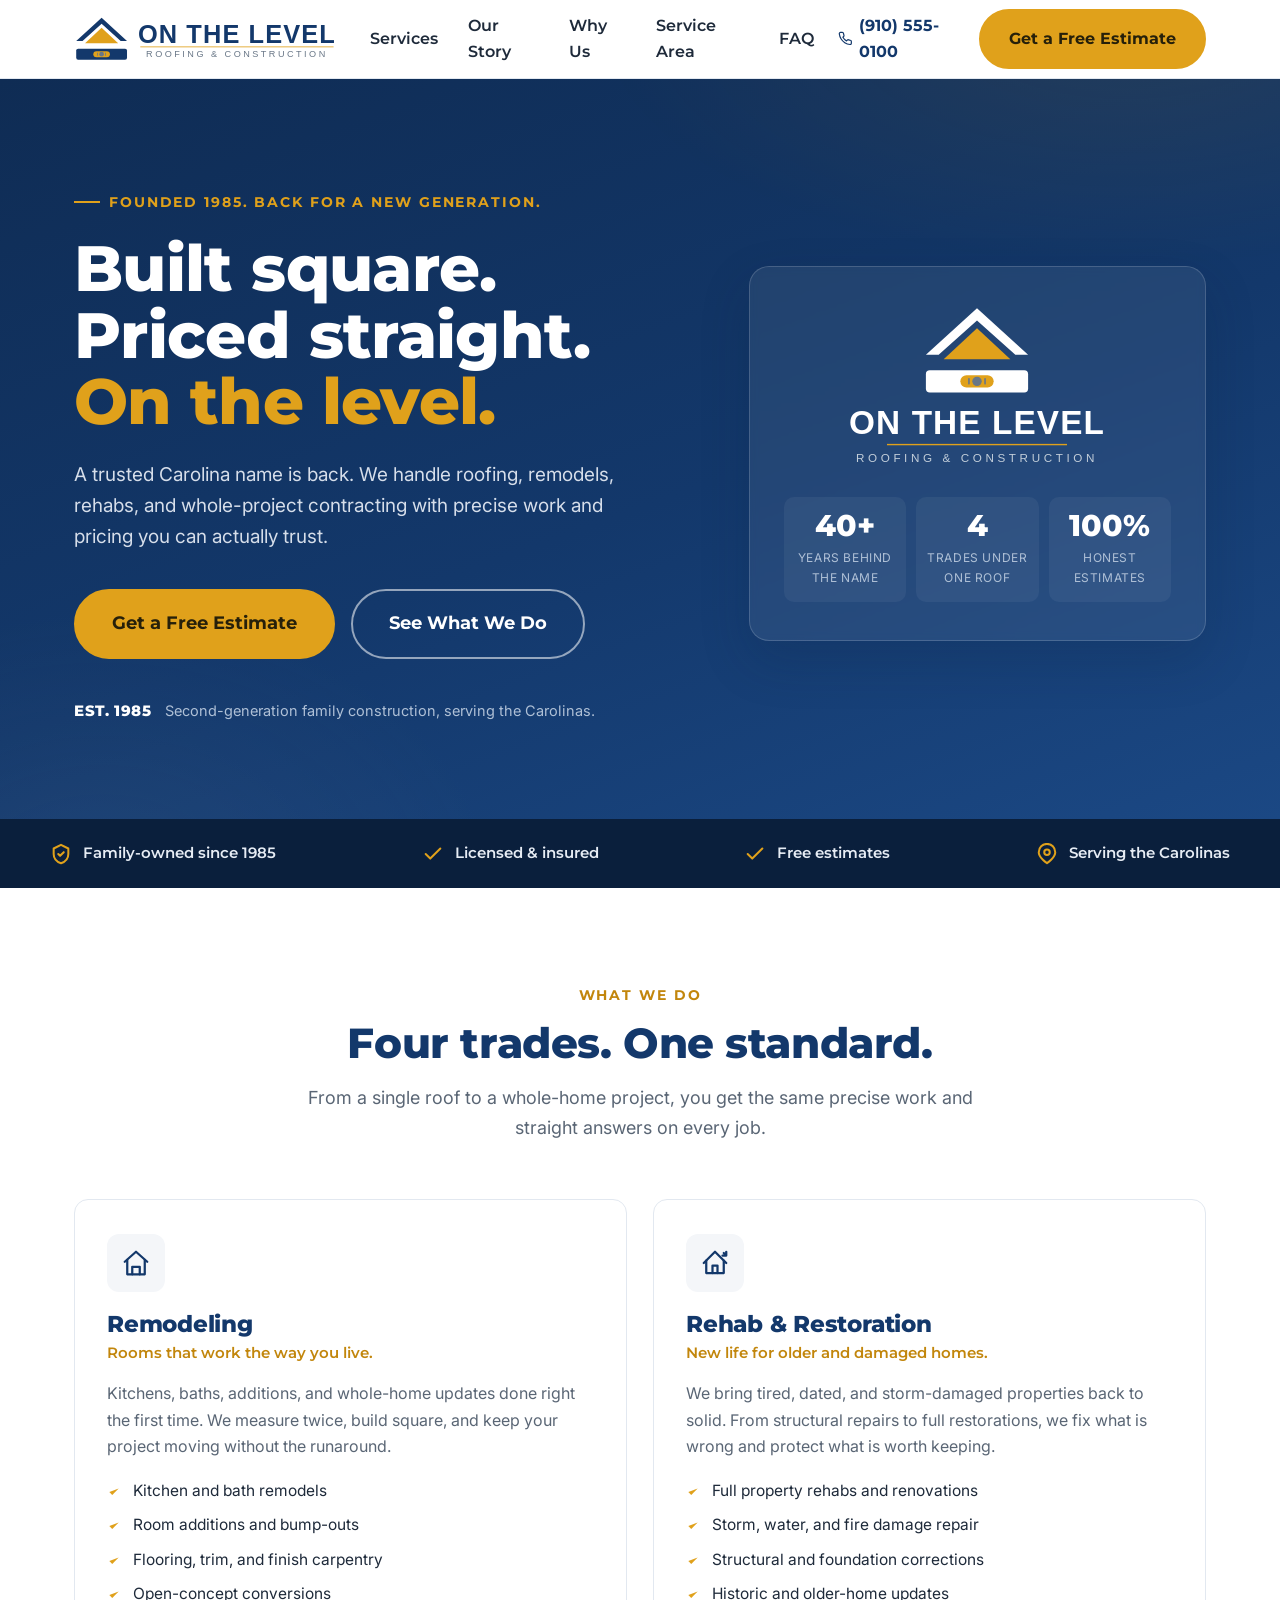
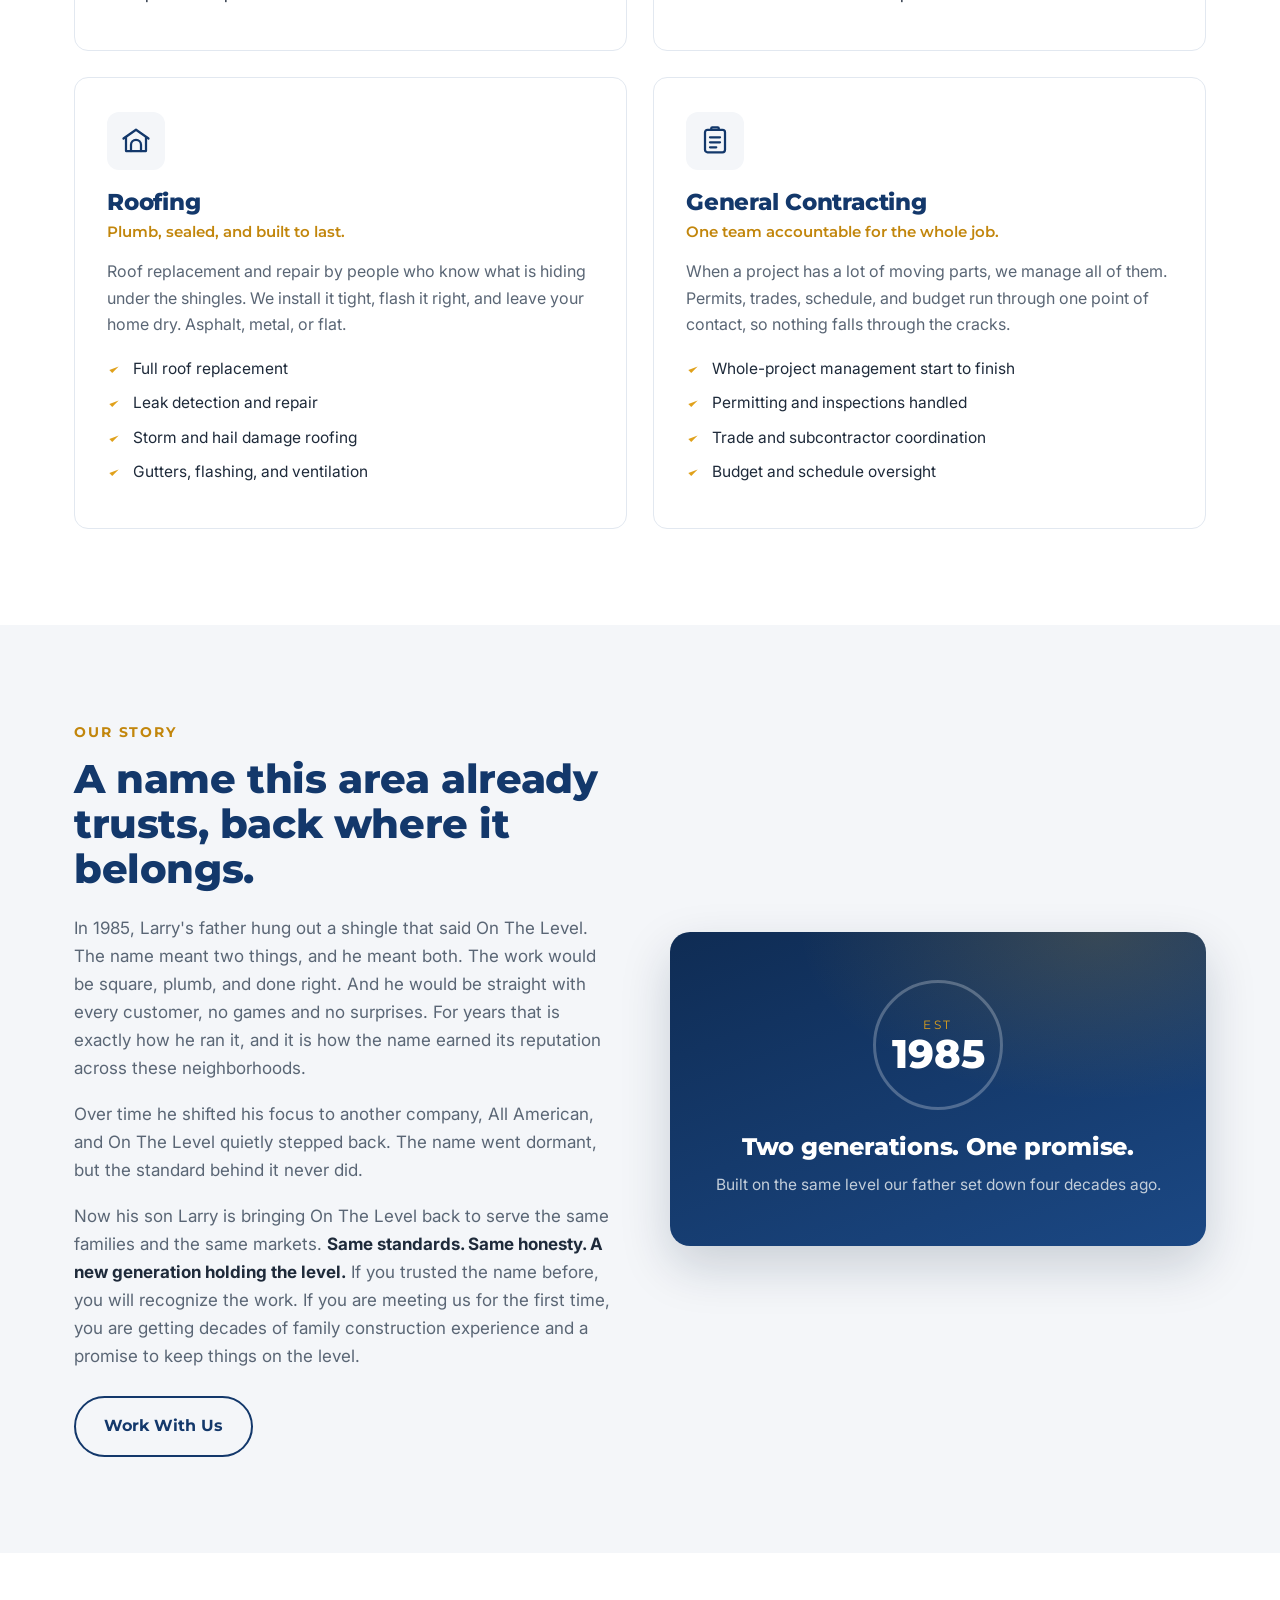
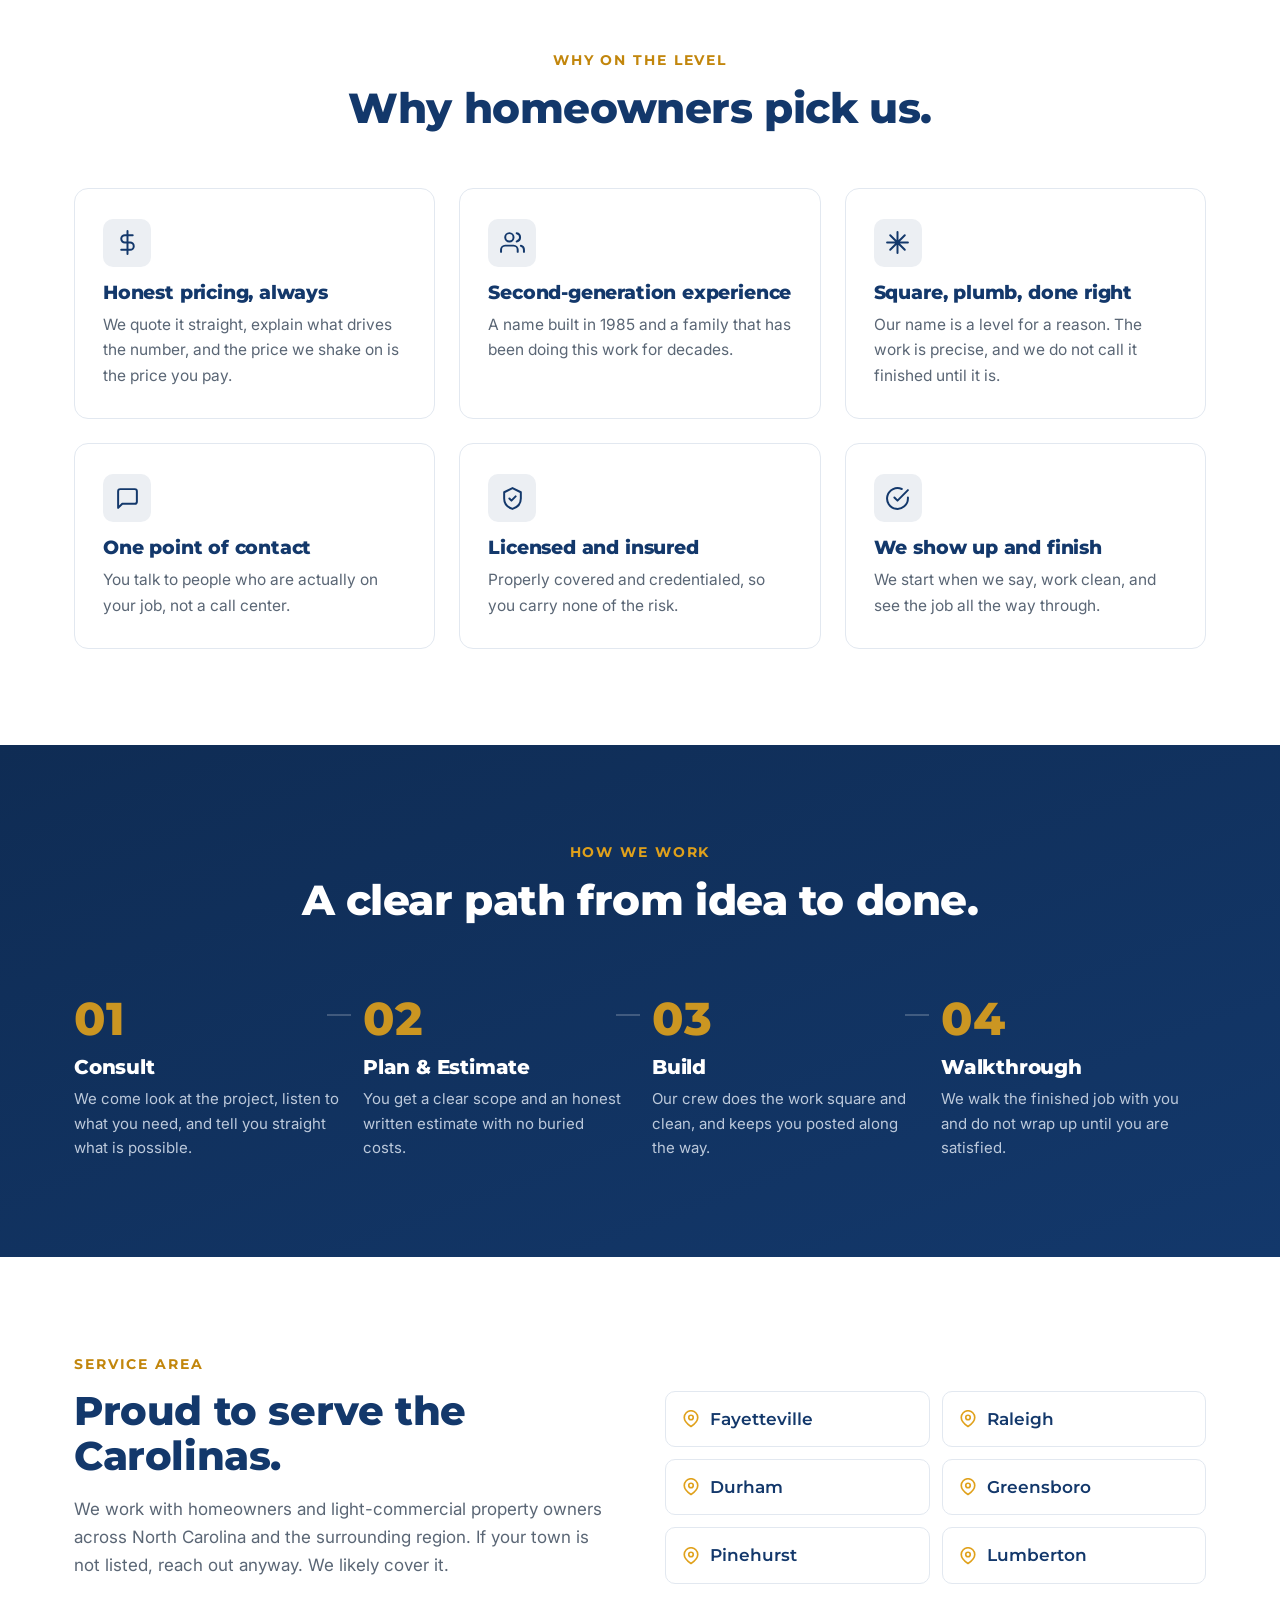
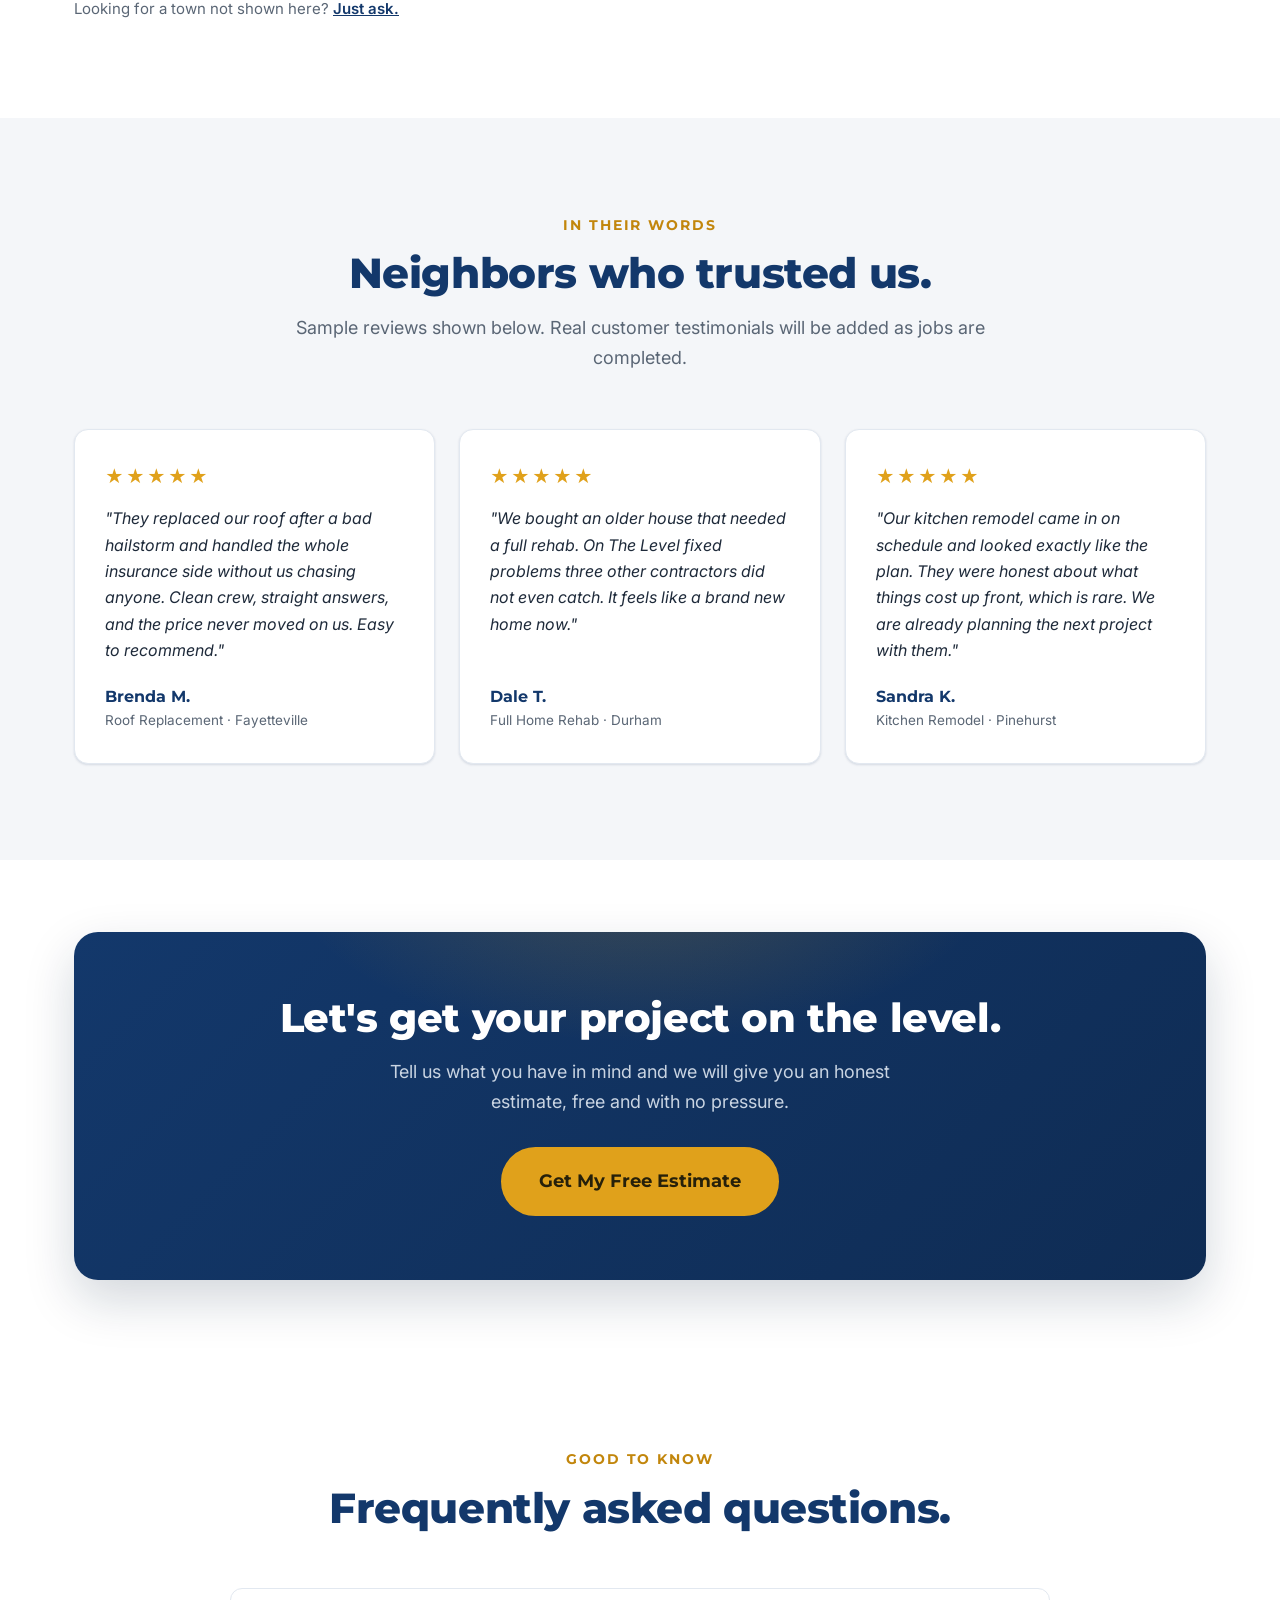
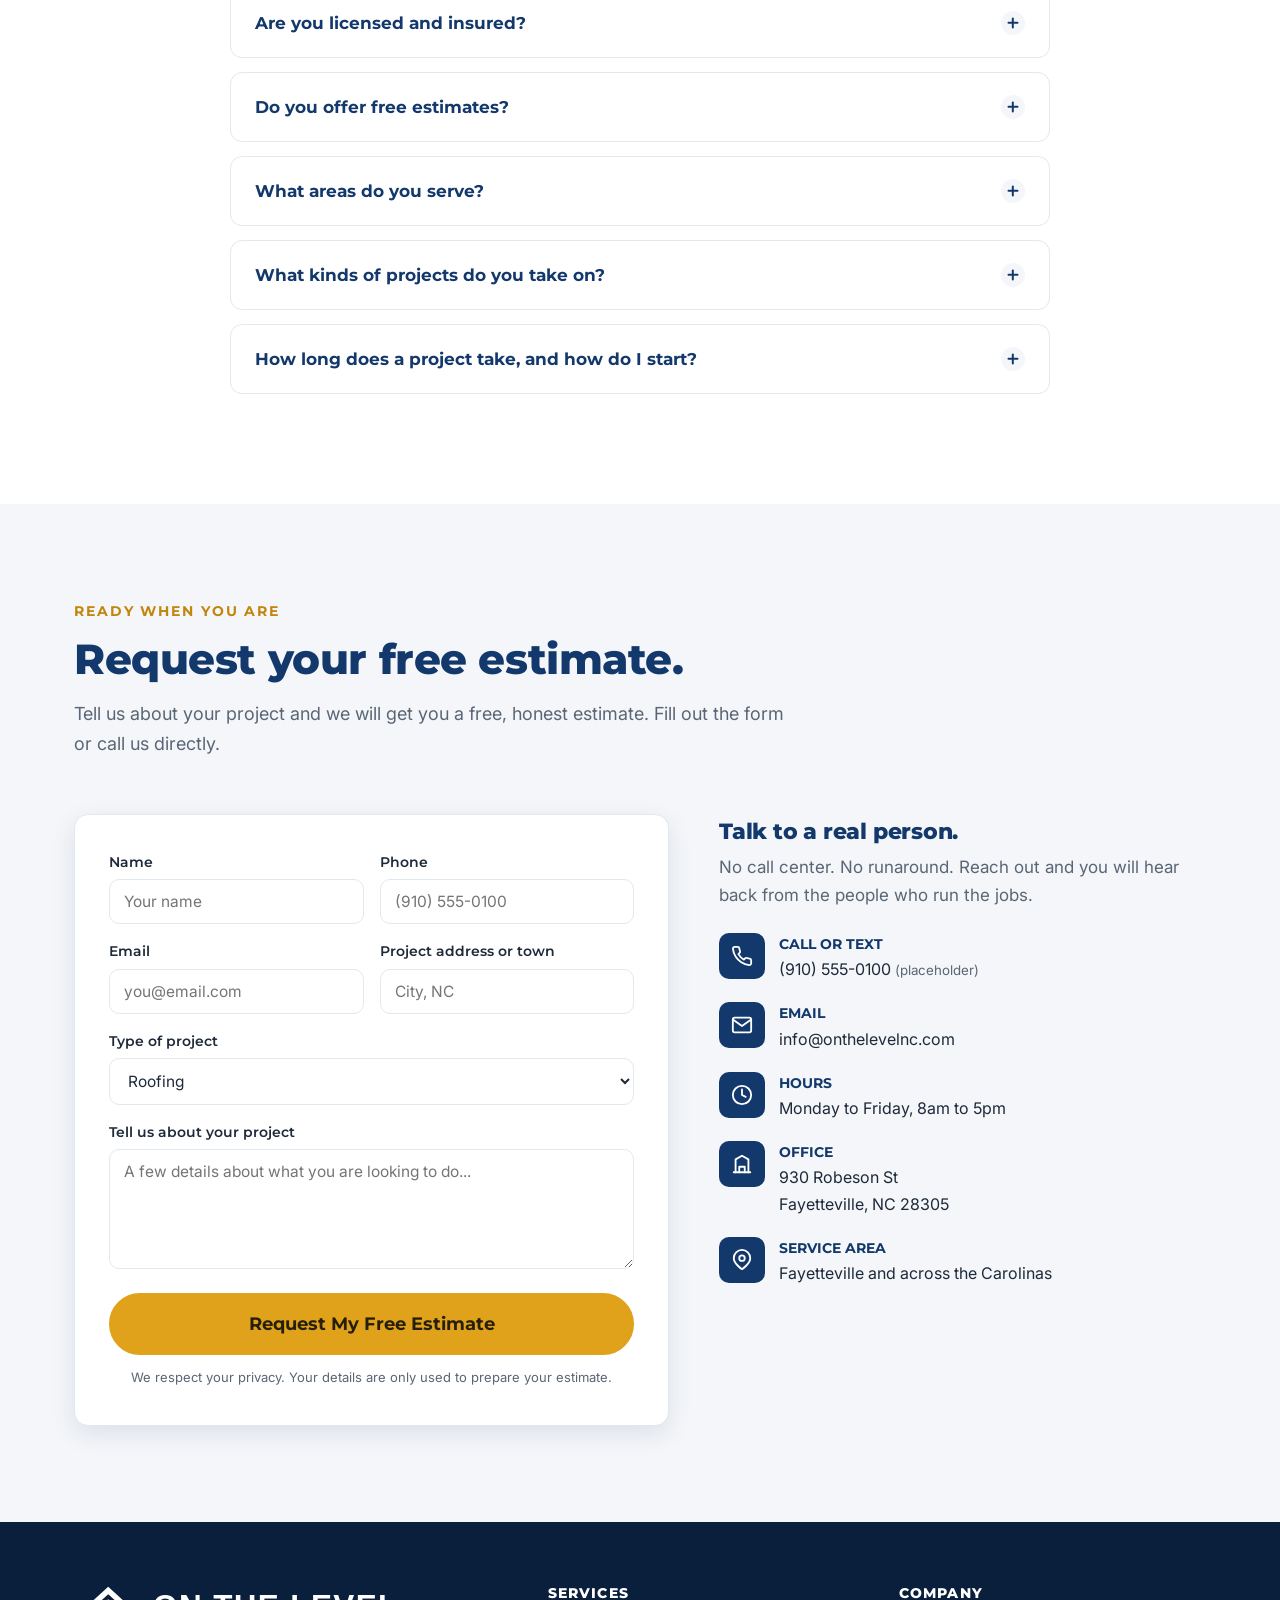
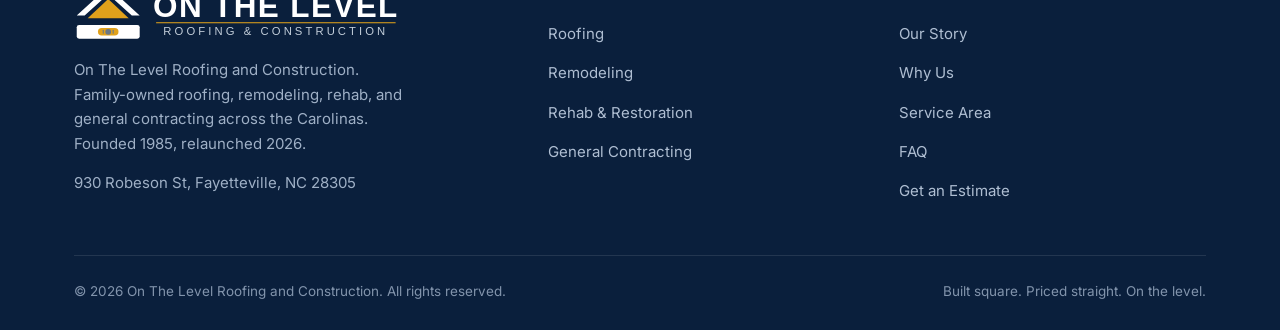
==== index.html @ 0e4ad3b0 "Initial site: On The Level Roofing and Construction One-page marketing site, logo variant set (SVG +" ====
<!DOCTYPE html>
<html lang="en">
<head>
<meta charset="UTF-8">
<meta name="viewport" content="width=device-width, initial-scale=1.0">
<title>On The Level Roofing &amp; Construction | Carolinas</title>
<meta name="description" content="Family-owned roofing, remodeling, rehab, and general contracting in the Carolinas. Founded 1985, back for a new generation. Honest work, free estimates.">
<meta name="theme-color" content="#13386B">
<link rel="icon" type="image/svg+xml" href="assets/favicon.svg">
<!-- Open Graph -->
<meta property="og:title" content="On The Level Roofing &amp; Construction">
<meta property="og:description" content="Roofing, remodeling, rehab, and general contracting across the Carolinas. Founded 1985, back for a new generation.">
<meta property="og:type" content="website">
<link rel="preconnect" href="https://fonts.googleapis.com">
<link rel="preconnect" href="https://fonts.gstatic.com" crossorigin>
<link href="https://fonts.googleapis.com/css2?family=Montserrat:wght@600;700;800&family=Inter:wght@400;500;600&display=swap" rel="stylesheet">
<link rel="canonical" href="https://onthelevelnc.com/">
<link rel="stylesheet" href="css/styles.css">
<script type="application/ld+json">
{
  "@context": "https://schema.org",
  "@type": "RoofingContractor",
  "name": "On The Level Roofing and Construction",
  "description": "Family-owned roofing, remodeling, rehab, and general contracting in Fayetteville and across the Carolinas. Founded 1985.",
  "url": "https://onthelevelnc.com/",
  "email": "info@onthelevelnc.com",
  "foundingDate": "1985",
  "image": "https://onthelevelnc.com/assets/png/logo-horizontal.png",
  "logo": "https://onthelevelnc.com/assets/png/logo-icon-1024.png",
  "address": {
    "@type": "PostalAddress",
    "streetAddress": "930 Robeson St",
    "addressLocality": "Fayetteville",
    "addressRegion": "NC",
    "postalCode": "28305",
    "addressCountry": "US"
  },
  "areaServed": { "@type": "State", "name": "North Carolina" },
  "knowsAbout": ["Roofing", "Remodeling", "Rehab and Restoration", "General Contracting"]
}
</script>
</head>
<body>

<!-- ============ HEADER ============ -->
<header class="header" id="header">
  <div class="container header__inner">
    <a class="header__logo" href="#top" aria-label="On The Level home">
      <img src="assets/logo-horizontal.svg" alt="On The Level Roofing and Construction">
    </a>
    <nav class="nav" id="nav">
      <a href="#services">Services</a>
      <a href="#story">Our Story</a>
      <a href="#why">Why Us</a>
      <a href="#area">Service Area</a>
      <a href="#faq">FAQ</a>
    </nav>
    <div class="header__cta">
      <a class="header__phone" href="tel:+19105550100">
        <svg viewBox="0 0 24 24" fill="none" stroke="currentColor" stroke-width="2" stroke-linecap="round" stroke-linejoin="round"><path d="M22 16.92v3a2 2 0 0 1-2.18 2 19.79 19.79 0 0 1-8.63-3.07 19.5 19.5 0 0 1-6-6 19.79 19.79 0 0 1-3.07-8.67A2 2 0 0 1 4.11 2h3a2 2 0 0 1 2 1.72c.13.96.36 1.9.7 2.81a2 2 0 0 1-.45 2.11L8.09 9.91a16 16 0 0 0 6 6l1.27-1.27a2 2 0 0 1 2.11-.45c.91.34 1.85.57 2.81.7A2 2 0 0 1 22 16.92z"/></svg>
        (910) 555-0100
      </a>
      <a class="btn btn--primary" href="#contact">Get a Free Estimate</a>
      <button class="nav-toggle" id="navToggle" aria-label="Menu"><span></span><span></span><span></span></button>
    </div>
  </div>
</header>

<span id="top"></span>

<!-- ============ HERO ============ -->
<section class="hero">
  <div class="container hero__grid">
    <div class="hero__copy">
      <span class="eyebrow">Founded 1985. Back for a new generation.</span>
      <h1>Built square.<br>Priced straight.<br><span class="amber">On the level.</span></h1>
      <p class="lead">A trusted Carolina name is back. We handle roofing, remodels, rehabs, and whole-project contracting with precise work and pricing you can actually trust.</p>
      <div class="hero__actions">
        <a class="btn btn--primary btn--lg" href="#contact">Get a Free Estimate</a>
        <a class="btn btn--ghost btn--lg" href="#services">See What We Do</a>
      </div>
      <div class="hero__since">
        <span class="est">EST. 1985</span>
        <span>Second-generation family construction, serving the Carolinas.</span>
      </div>
    </div>
    <div class="hero__visual">
      <div class="hero__card">
        <div class="stk"><img src="assets/logo-stacked-reversed.svg" alt="On The Level"></div>
        <div class="hero__stats">
          <div><div class="num">40+</div><div class="lab">Years Behind The Name</div></div>
          <div><div class="num">4</div><div class="lab">Trades Under One Roof</div></div>
          <div><div class="num">100%</div><div class="lab">Honest Estimates</div></div>
        </div>
      </div>
    </div>
  </div>
</section>

<!-- ============ TRUST BAR ============ -->
<div class="trust">
  <div class="container trust__row">
    <div class="trust__item"><svg viewBox="0 0 24 24" fill="none" stroke="currentColor" stroke-width="2.2" stroke-linecap="round" stroke-linejoin="round"><path d="M12 2l8 4v6c0 5-3.4 8.5-8 10-4.6-1.5-8-5-8-10V6z"/><path d="M9 12l2 2 4-4"/></svg>Family-owned since 1985</div>
    <div class="trust__item"><svg viewBox="0 0 24 24" fill="none" stroke="currentColor" stroke-width="2.2" stroke-linecap="round" stroke-linejoin="round"><path d="M20 6L9 17l-5-5"/></svg>Licensed &amp; insured</div>
    <div class="trust__item"><svg viewBox="0 0 24 24" fill="none" stroke="currentColor" stroke-width="2.2" stroke-linecap="round" stroke-linejoin="round"><path d="M20 6L9 17l-5-5"/></svg>Free estimates</div>
    <div class="trust__item"><svg viewBox="0 0 24 24" fill="none" stroke="currentColor" stroke-width="2.2" stroke-linecap="round" stroke-linejoin="round"><path d="M21 10c0 6-9 12-9 12s-9-6-9-12a9 9 0 0 1 18 0z"/><circle cx="12" cy="10" r="3"/></svg>Serving the Carolinas</div>
  </div>
</div>

<!-- ============ SERVICES ============ -->
<section class="section" id="services">
  <div class="container">
    <div class="head reveal">
      <span class="kicker">What We Do</span>
      <h2>Four trades. One standard.</h2>
      <p>From a single roof to a whole-home project, you get the same precise work and straight answers on every job.</p>
    </div>
    <div class="services__grid">

      <article class="scard reveal">
        <div class="scard__icon"><svg viewBox="0 0 24 24" fill="none" stroke="currentColor" stroke-width="1.8" stroke-linecap="round" stroke-linejoin="round"><path d="M3 11l9-8 9 8"/><path d="M5 9.5V21h14V9.5"/><path d="M9 21v-6h6v6"/></svg></div>
        <h3>Remodeling</h3>
        <div class="tag">Rooms that work the way you live.</div>
        <p>Kitchens, baths, additions, and whole-home updates done right the first time. We measure twice, build square, and keep your project moving without the runaround.</p>
        <ul>
          <li>Kitchen and bath remodels</li>
          <li>Room additions and bump-outs</li>
          <li>Flooring, trim, and finish carpentry</li>
          <li>Open-concept conversions</li>
        </ul>
      </article>

      <article class="scard reveal">
        <div class="scard__icon"><svg viewBox="0 0 24 24" fill="none" stroke="currentColor" stroke-width="1.8" stroke-linecap="round" stroke-linejoin="round"><path d="M3 12l9-9 9 9"/><path d="M5 10v10h14V10"/><path d="M14 20v-6h-4v6"/><path d="M19 4l1.5 1.5M21 3v3h-3"/></svg></div>
        <h3>Rehab &amp; Restoration</h3>
        <div class="tag">New life for older and damaged homes.</div>
        <p>We bring tired, dated, and storm-damaged properties back to solid. From structural repairs to full restorations, we fix what is wrong and protect what is worth keeping.</p>
        <ul>
          <li>Full property rehabs and renovations</li>
          <li>Storm, water, and fire damage repair</li>
          <li>Structural and foundation corrections</li>
          <li>Historic and older-home updates</li>
        </ul>
      </article>

      <article class="scard reveal">
        <div class="scard__icon"><svg viewBox="0 0 24 24" fill="none" stroke="currentColor" stroke-width="1.8" stroke-linecap="round" stroke-linejoin="round"><path d="M2 10L12 3l10 7"/><path d="M4 9v11h16V9"/><path d="M8 20v-5a4 4 0 0 1 8 0v5"/></svg></div>
        <h3>Roofing</h3>
        <div class="tag">Plumb, sealed, and built to last.</div>
        <p>Roof replacement and repair by people who know what is hiding under the shingles. We install it tight, flash it right, and leave your home dry. Asphalt, metal, or flat.</p>
        <ul>
          <li>Full roof replacement</li>
          <li>Leak detection and repair</li>
          <li>Storm and hail damage roofing</li>
          <li>Gutters, flashing, and ventilation</li>
        </ul>
      </article>

      <article class="scard reveal">
        <div class="scard__icon"><svg viewBox="0 0 24 24" fill="none" stroke="currentColor" stroke-width="1.8" stroke-linecap="round" stroke-linejoin="round"><rect x="4" y="3" width="16" height="18" rx="2"/><path d="M9 3V1.8A.8.8 0 0 1 9.8 1h4.4a.8.8 0 0 1 .8.8V3"/><path d="M8 9h8M8 13h8M8 17h5"/></svg></div>
        <h3>General Contracting</h3>
        <div class="tag">One team accountable for the whole job.</div>
        <p>When a project has a lot of moving parts, we manage all of them. Permits, trades, schedule, and budget run through one point of contact, so nothing falls through the cracks.</p>
        <ul>
          <li>Whole-project management start to finish</li>
          <li>Permitting and inspections handled</li>
          <li>Trade and subcontractor coordination</li>
          <li>Budget and schedule oversight</li>
        </ul>
      </article>

    </div>
  </div>
</section>

<!-- ============ STORY ============ -->
<section class="section bg-cloud" id="story">
  <div class="container story__grid">
    <div class="story__copy reveal">
      <span class="kicker" style="font-family:var(--font-head);font-weight:700;font-size:13.5px;letter-spacing:.14em;text-transform:uppercase;color:var(--amber-dark);display:block;margin-bottom:14px;">Our Story</span>
      <h2>A name this area already trusts, back where it belongs.</h2>
      <p>In 1985, Larry's father hung out a shingle that said On The Level. The name meant two things, and he meant both. The work would be square, plumb, and done right. And he would be straight with every customer, no games and no surprises. For years that is exactly how he ran it, and it is how the name earned its reputation across these neighborhoods.</p>
      <p>Over time he shifted his focus to another company, All American, and On The Level quietly stepped back. The name went dormant, but the standard behind it never did.</p>
      <p>Now his son Larry is bringing On The Level back to serve the same families and the same markets. <strong>Same standards. Same honesty. A new generation holding the level.</strong> If you trusted the name before, you will recognize the work. If you are meeting us for the first time, you are getting decades of family construction experience and a promise to keep things on the level.</p>
      <a class="btn btn--outline" href="#contact" style="margin-top:8px;">Work With Us</a>
    </div>
    <div class="story__badge reveal">
      <div class="ring"><span class="est">EST</span><span class="yr">1985</span></div>
      <h3>Two generations. One promise.</h3>
      <p>Built on the same level our father set down four decades ago.</p>
    </div>
  </div>
</section>

<!-- ============ WHY US ============ -->
<section class="section" id="why">
  <div class="container">
    <div class="head reveal">
      <span class="kicker">Why On The Level</span>
      <h2>Why homeowners pick us.</h2>
    </div>
    <div class="why__grid">
      <div class="feature reveal"><div class="feature__ic"><svg viewBox="0 0 24 24" fill="none" stroke="currentColor" stroke-width="1.9" stroke-linecap="round" stroke-linejoin="round"><path d="M12 1v22M17 5H9.5a3.5 3.5 0 0 0 0 7h5a3.5 3.5 0 0 1 0 7H6"/></svg></div><h3>Honest pricing, always</h3><p>We quote it straight, explain what drives the number, and the price we shake on is the price you pay.</p></div>
      <div class="feature reveal"><div class="feature__ic"><svg viewBox="0 0 24 24" fill="none" stroke="currentColor" stroke-width="1.9" stroke-linecap="round" stroke-linejoin="round"><path d="M17 21v-2a4 4 0 0 0-4-4H5a4 4 0 0 0-4 4v2"/><circle cx="9" cy="7" r="4"/><path d="M23 21v-2a4 4 0 0 0-3-3.87M16 3.13A4 4 0 0 1 16 11"/></svg></div><h3>Second-generation experience</h3><p>A name built in 1985 and a family that has been doing this work for decades.</p></div>
      <div class="feature reveal"><div class="feature__ic"><svg viewBox="0 0 24 24" fill="none" stroke="currentColor" stroke-width="1.9" stroke-linecap="round" stroke-linejoin="round"><path d="M2 12h20M12 2v20M5 5l14 14M19 5L5 19"/></svg></div><h3>Square, plumb, done right</h3><p>Our name is a level for a reason. The work is precise, and we do not call it finished until it is.</p></div>
      <div class="feature reveal"><div class="feature__ic"><svg viewBox="0 0 24 24" fill="none" stroke="currentColor" stroke-width="1.9" stroke-linecap="round" stroke-linejoin="round"><path d="M21 15a2 2 0 0 1-2 2H7l-4 4V5a2 2 0 0 1 2-2h14a2 2 0 0 1 2 2z"/></svg></div><h3>One point of contact</h3><p>You talk to people who are actually on your job, not a call center.</p></div>
      <div class="feature reveal"><div class="feature__ic"><svg viewBox="0 0 24 24" fill="none" stroke="currentColor" stroke-width="1.9" stroke-linecap="round" stroke-linejoin="round"><path d="M12 2l8 4v6c0 5-3.4 8.5-8 10-4.6-1.5-8-5-8-10V6z"/><path d="M9 12l2 2 4-4"/></svg></div><h3>Licensed and insured</h3><p>Properly covered and credentialed, so you carry none of the risk.</p></div>
      <div class="feature reveal"><div class="feature__ic"><svg viewBox="0 0 24 24" fill="none" stroke="currentColor" stroke-width="1.9" stroke-linecap="round" stroke-linejoin="round"><path d="M22 11.08V12a10 10 0 1 1-5.93-9.14"/><path d="M22 4L12 14.01l-3-3"/></svg></div><h3>We show up and finish</h3><p>We start when we say, work clean, and see the job all the way through.</p></div>
    </div>
  </div>
</section>

<!-- ============ PROCESS ============ -->
<section class="section process">
  <div class="container">
    <div class="head reveal">
      <span class="kicker">How We Work</span>
      <h2>A clear path from idea to done.</h2>
    </div>
    <div class="steps">
      <div class="step reveal"><div class="step__n">01</div><h3>Consult</h3><p>We come look at the project, listen to what you need, and tell you straight what is possible.</p></div>
      <div class="step reveal"><div class="step__n">02</div><h3>Plan &amp; Estimate</h3><p>You get a clear scope and an honest written estimate with no buried costs.</p></div>
      <div class="step reveal"><div class="step__n">03</div><h3>Build</h3><p>Our crew does the work square and clean, and keeps you posted along the way.</p></div>
      <div class="step reveal"><div class="step__n">04</div><h3>Walkthrough</h3><p>We walk the finished job with you and do not wrap up until you are satisfied.</p></div>
    </div>
  </div>
</section>

<!-- ============ SERVICE AREA ============ -->
<section class="section" id="area">
  <div class="container area__grid">
    <div class="reveal">
      <span class="kicker" style="font-family:var(--font-head);font-weight:700;font-size:13.5px;letter-spacing:.14em;text-transform:uppercase;color:var(--amber-dark);display:block;margin-bottom:14px;">Service Area</span>
      <h2 style="font-size:clamp(28px,3.4vw,40px);">Proud to serve the Carolinas.</h2>
      <p style="color:var(--muted);margin-top:16px;font-size:17px;">We work with homeowners and light-commercial property owners across North Carolina and the surrounding region. If your town is not listed, reach out anyway. We likely cover it.</p>
      <p class="area__note">Looking for a town not shown here? <a href="#contact" style="color:var(--navy);font-weight:600;text-decoration:underline;">Just ask.</a></p>
    </div>
    <ul class="area__list reveal">
      <li><svg viewBox="0 0 24 24" fill="none" stroke="currentColor" stroke-width="2.2" stroke-linecap="round" stroke-linejoin="round"><path d="M21 10c0 6-9 12-9 12s-9-6-9-12a9 9 0 0 1 18 0z"/><circle cx="12" cy="10" r="3"/></svg>Fayetteville</li>
      <li><svg viewBox="0 0 24 24" fill="none" stroke="currentColor" stroke-width="2.2" stroke-linecap="round" stroke-linejoin="round"><path d="M21 10c0 6-9 12-9 12s-9-6-9-12a9 9 0 0 1 18 0z"/><circle cx="12" cy="10" r="3"/></svg>Raleigh</li>
      <li><svg viewBox="0 0 24 24" fill="none" stroke="currentColor" stroke-width="2.2" stroke-linecap="round" stroke-linejoin="round"><path d="M21 10c0 6-9 12-9 12s-9-6-9-12a9 9 0 0 1 18 0z"/><circle cx="12" cy="10" r="3"/></svg>Durham</li>
      <li><svg viewBox="0 0 24 24" fill="none" stroke="currentColor" stroke-width="2.2" stroke-linecap="round" stroke-linejoin="round"><path d="M21 10c0 6-9 12-9 12s-9-6-9-12a9 9 0 0 1 18 0z"/><circle cx="12" cy="10" r="3"/></svg>Greensboro</li>
      <li><svg viewBox="0 0 24 24" fill="none" stroke="currentColor" stroke-width="2.2" stroke-linecap="round" stroke-linejoin="round"><path d="M21 10c0 6-9 12-9 12s-9-6-9-12a9 9 0 0 1 18 0z"/><circle cx="12" cy="10" r="3"/></svg>Pinehurst</li>
      <li><svg viewBox="0 0 24 24" fill="none" stroke="currentColor" stroke-width="2.2" stroke-linecap="round" stroke-linejoin="round"><path d="M21 10c0 6-9 12-9 12s-9-6-9-12a9 9 0 0 1 18 0z"/><circle cx="12" cy="10" r="3"/></svg>Lumberton</li>
    </ul>
  </div>
</section>

<!-- ============ TESTIMONIALS ============ -->
<section class="section bg-cloud">
  <div class="container">
    <div class="head reveal">
      <span class="kicker">In Their Words</span>
      <h2>Neighbors who trusted us.</h2>
      <p>Sample reviews shown below. Real customer testimonials will be added as jobs are completed.</p>
    </div>
    <div class="tcards">
      <div class="tcard reveal"><div class="stars">&#9733;&#9733;&#9733;&#9733;&#9733;</div><blockquote>"They replaced our roof after a bad hailstorm and handled the whole insurance side without us chasing anyone. Clean crew, straight answers, and the price never moved on us. Easy to recommend."</blockquote><div class="who">Brenda M.</div><div class="job">Roof Replacement &middot; Fayetteville</div></div>
      <div class="tcard reveal"><div class="stars">&#9733;&#9733;&#9733;&#9733;&#9733;</div><blockquote>"We bought an older house that needed a full rehab. On The Level fixed problems three other contractors did not even catch. It feels like a brand new home now."</blockquote><div class="who">Dale T.</div><div class="job">Full Home Rehab &middot; Durham</div></div>
      <div class="tcard reveal"><div class="stars">&#9733;&#9733;&#9733;&#9733;&#9733;</div><blockquote>"Our kitchen remodel came in on schedule and looked exactly like the plan. They were honest about what things cost up front, which is rare. We are already planning the next project with them."</blockquote><div class="who">Sandra K.</div><div class="job">Kitchen Remodel &middot; Pinehurst</div></div>
    </div>
  </div>
</section>

<!-- ============ CTA BAND ============ -->
<section class="section--tight">
  <div class="container">
    <div class="cta reveal">
      <h2>Let's get your project on the level.</h2>
      <p>Tell us what you have in mind and we will give you an honest estimate, free and with no pressure.</p>
      <a class="btn btn--primary btn--lg" href="#contact">Get My Free Estimate</a>
    </div>
  </div>
</section>

<!-- ============ FAQ ============ -->
<section class="section" id="faq">
  <div class="container">
    <div class="head reveal">
      <span class="kicker">Good To Know</span>
      <h2>Frequently asked questions.</h2>
    </div>
    <div class="faq reveal">
      <div class="faq__item"><button class="faq__q">Are you licensed and insured?<span class="ic"></span></button><div class="faq__a"><p>Yes. We are fully licensed and insured, so your home and your project are protected from start to finish.</p></div></div>
      <div class="faq__item"><button class="faq__q">Do you offer free estimates?<span class="ic"></span></button><div class="faq__a"><p>We do. Estimates are free and come with no obligation and no pressure to sign anything.</p></div></div>
      <div class="faq__item"><button class="faq__q">What areas do you serve?<span class="ic"></span></button><div class="faq__a"><p>We serve homeowners and light-commercial clients across North Carolina and the surrounding Carolinas. Not sure if you are in range? Just ask.</p></div></div>
      <div class="faq__item"><button class="faq__q">What kinds of projects do you take on?<span class="ic"></span></button><div class="faq__a"><p>Roofing, remodeling, rehab and restoration, and full general contracting. From a single roof to a whole-home project, we can manage it.</p></div></div>
      <div class="faq__item"><button class="faq__q">How long does a project take, and how do I start?<span class="ic"></span></button><div class="faq__a"><p>Timelines depend on scope, and we give you a realistic one in your estimate. To start, request a free estimate and we will set up a visit.</p></div></div>
    </div>
  </div>
</section>

<!-- ============ CONTACT ============ -->
<section class="section bg-cloud" id="contact">
  <div class="container">
    <div class="head head--left reveal" style="margin-left:0;text-align:left;">
      <span class="kicker">Ready When You Are</span>
      <h2>Request your free estimate.</h2>
      <p style="margin-left:0;">Tell us about your project and we will get you a free, honest estimate. Fill out the form or call us directly.</p>
    </div>
    <div class="contact__grid">
      <form class="form reveal" id="estimateForm" action="https://formspree.io/f/your-form-id" method="POST">
        <div class="form__success" id="formSuccess">Thanks. Your request is on its way. We will be in touch shortly.</div>
        <div class="row">
          <div class="field"><label for="name">Name</label><input id="name" name="name" type="text" required placeholder="Your name"></div>
          <div class="field"><label for="phone">Phone</label><input id="phone" name="phone" type="tel" required placeholder="(910) 555-0100"></div>
        </div>
        <div class="row">
          <div class="field"><label for="email">Email</label><input id="email" name="email" type="email" placeholder="you@email.com"></div>
          <div class="field"><label for="town">Project address or town</label><input id="town" name="town" type="text" placeholder="City, NC"></div>
        </div>
        <div class="field"><label for="type">Type of project</label>
          <select id="type" name="project_type">
            <option>Roofing</option>
            <option>Remodeling</option>
            <option>Rehab and Restoration</option>
            <option>General Contracting</option>
            <option>Not sure yet</option>
          </select>
        </div>
        <div class="field"><label for="message">Tell us about your project</label><textarea id="message" name="message" placeholder="A few details about what you are looking to do..."></textarea></div>
        <button class="btn btn--primary btn--lg" type="submit" style="width:100%;justify-content:center;">Request My Free Estimate</button>
        <p class="form__note">We respect your privacy. Your details are only used to prepare your estimate.</p>
      </form>

      <div class="contact__info reveal">
        <h3>Talk to a real person.</h3>
        <p>No call center. No runaround. Reach out and you will hear back from the people who run the jobs.</p>
        <div class="cinfo"><div class="cinfo__ic"><svg viewBox="0 0 24 24" fill="none" stroke="currentColor" stroke-width="2" stroke-linecap="round" stroke-linejoin="round"><path d="M22 16.92v3a2 2 0 0 1-2.18 2 19.79 19.79 0 0 1-8.63-3.07 19.5 19.5 0 0 1-6-6 19.79 19.79 0 0 1-3.07-8.67A2 2 0 0 1 4.11 2h3a2 2 0 0 1 2 1.72c.13.96.36 1.9.7 2.81a2 2 0 0 1-.45 2.11L8.09 9.91a16 16 0 0 0 6 6l1.27-1.27a2 2 0 0 1 2.11-.45c.91.34 1.85.57 2.81.7A2 2 0 0 1 22 16.92z"/></svg></div><div><div class="l">CALL OR TEXT</div><div class="v">(910) 555-0100 <small>(placeholder)</small></div></div></div>
        <div class="cinfo"><div class="cinfo__ic"><svg viewBox="0 0 24 24" fill="none" stroke="currentColor" stroke-width="2" stroke-linecap="round" stroke-linejoin="round"><path d="M4 4h16a2 2 0 0 1 2 2v12a2 2 0 0 1-2 2H4a2 2 0 0 1-2-2V6a2 2 0 0 1 2-2z"/><path d="M22 6l-10 7L2 6"/></svg></div><div><div class="l">EMAIL</div><div class="v">info@onthelevelnc.com</div></div></div>
        <div class="cinfo"><div class="cinfo__ic"><svg viewBox="0 0 24 24" fill="none" stroke="currentColor" stroke-width="2" stroke-linecap="round" stroke-linejoin="round"><circle cx="12" cy="12" r="10"/><path d="M12 6v6l4 2"/></svg></div><div><div class="l">HOURS</div><div class="v">Monday to Friday, 8am to 5pm</div></div></div>
        <div class="cinfo"><div class="cinfo__ic"><svg viewBox="0 0 24 24" fill="none" stroke="currentColor" stroke-width="2" stroke-linecap="round" stroke-linejoin="round"><path d="M3 21h18"/><path d="M5 21V7l7-4 7 4v14"/><path d="M9 21v-6h6v6"/></svg></div><div><div class="l">OFFICE</div><div class="v">930 Robeson St<br>Fayetteville, NC 28305</div></div></div>
        <div class="cinfo"><div class="cinfo__ic"><svg viewBox="0 0 24 24" fill="none" stroke="currentColor" stroke-width="2" stroke-linecap="round" stroke-linejoin="round"><path d="M21 10c0 6-9 12-9 12s-9-6-9-12a9 9 0 0 1 18 0z"/><circle cx="12" cy="10" r="3"/></svg></div><div><div class="l">SERVICE AREA</div><div class="v">Fayetteville and across the Carolinas</div></div></div>
      </div>
    </div>
  </div>
</section>

<!-- ============ FOOTER ============ -->
<footer class="footer">
  <div class="container">
    <div class="footer__grid">
      <div>
        <div class="footer__logo"><img src="assets/logo-reversed.svg" alt="On The Level Roofing and Construction"></div>
        <p>On The Level Roofing and Construction. Family-owned roofing, remodeling, rehab, and general contracting across the Carolinas. Founded 1985, relaunched 2026.</p>
        <p style="margin-top:14px;">930 Robeson St, Fayetteville, NC 28305</p>
      </div>
      <div>
        <h4>Services</h4>
        <ul class="footer__links">
          <li><a href="#services">Roofing</a></li>
          <li><a href="#services">Remodeling</a></li>
          <li><a href="#services">Rehab &amp; Restoration</a></li>
          <li><a href="#services">General Contracting</a></li>
        </ul>
      </div>
      <div>
        <h4>Company</h4>
        <ul class="footer__links">
          <li><a href="#story">Our Story</a></li>
          <li><a href="#why">Why Us</a></li>
          <li><a href="#area">Service Area</a></li>
          <li><a href="#faq">FAQ</a></li>
          <li><a href="#contact">Get an Estimate</a></li>
        </ul>
      </div>
    </div>
    <div class="footer__bottom">
      <div>&copy; 2026 On The Level Roofing and Construction. All rights reserved.</div>
      <div>Built square. Priced straight. On the level.</div>
    </div>
  </div>
</footer>

<script src="js/main.js"></script>
</body>
</html>
---- css/styles.css ----
/* ============================================================
   On The Level Roofing and Construction
   Brand stylesheet. Colors pulled from the logo:
   navy #13386B + steel #697787, with a warm amber accent
   reserved for calls to action.
   ============================================================ */

:root {
  --navy:        #13386B;
  --navy-deep:   #0F2C54;
  --navy-900:    #0A1F3C;
  --steel:       #697787;
  --steel-light: #97A4B2;
  --cloud:       #F4F6F9;
  --cloud-2:     #EAEEF4;
  --line:        #E2E8F0;
  --ink:         #1E2A3A;
  --muted:       #5A6675;
  --white:       #FFFFFF;
  --amber:       #E0A11B;
  --amber-dark:  #C2860C;

  --shadow-sm: 0 1px 3px rgba(15,44,84,.08), 0 1px 2px rgba(15,44,84,.06);
  --shadow-md: 0 8px 24px rgba(15,44,84,.10);
  --shadow-lg: 0 20px 50px rgba(10,31,60,.18);

  --radius:   14px;
  --radius-sm:10px;
  --container:1180px;

  --font-head:'Montserrat','Helvetica Neue',Arial,sans-serif;
  --font-body:'Inter','Helvetica Neue',Arial,sans-serif;
}

/* ---------- Reset / base ---------- */
*,*::before,*::after { box-sizing:border-box; margin:0; padding:0; }
html { scroll-behavior:smooth; -webkit-text-size-adjust:100%; }
body {
  font-family:var(--font-body);
  color:var(--ink);
  background:var(--white);
  line-height:1.65;
  font-size:17px;
  -webkit-font-smoothing:antialiased;
}
img,svg { display:block; max-width:100%; }
a { color:inherit; text-decoration:none; }
ul { list-style:none; }
h1,h2,h3,h4 { font-family:var(--font-head); color:var(--navy); line-height:1.12; font-weight:800; letter-spacing:-.01em; }

.container { width:100%; max-width:var(--container); margin:0 auto; padding:0 24px; }
.section { padding:96px 0; }
.section--tight { padding:72px 0; }
.bg-cloud { background:var(--cloud); }

/* ---------- Buttons ---------- */
.btn {
  display:inline-flex; align-items:center; gap:.55em;
  font-family:var(--font-head); font-weight:700; font-size:16px;
  padding:15px 28px; border-radius:999px; cursor:pointer;
  border:2px solid transparent; transition:.18s ease; white-space:nowrap;
}
.btn--primary { background:var(--amber); color:#26200a; border-color:var(--amber); }
.btn--primary:hover { background:var(--amber-dark); border-color:var(--amber-dark); transform:translateY(-2px); box-shadow:var(--shadow-md); }
.btn--navy { background:var(--navy); color:#fff; border-color:var(--navy); }
.btn--navy:hover { background:var(--navy-deep); transform:translateY(-2px); box-shadow:var(--shadow-md); }
.btn--ghost { background:transparent; color:#fff; border-color:rgba(255,255,255,.55); }
.btn--ghost:hover { background:rgba(255,255,255,.12); border-color:#fff; }
.btn--outline { background:transparent; color:var(--navy); border-color:var(--navy); }
.btn--outline:hover { background:var(--navy); color:#fff; }
.btn--lg { font-size:18px; padding:18px 36px; }

/* ---------- Header ---------- */
.header {
  position:sticky; top:0; z-index:60; background:rgba(255,255,255,.96);
  backdrop-filter:saturate(140%) blur(8px);
  border-bottom:1px solid var(--line);
}
.header__inner { display:flex; align-items:center; justify-content:space-between; height:78px; gap:24px; }
.header__logo img { height:46px; width:auto; }
.nav { display:flex; align-items:center; gap:30px; }
.nav a { font-family:var(--font-head); font-weight:600; font-size:15.5px; color:var(--ink); transition:.15s; }
.nav a:hover { color:var(--navy); }
.header__cta { display:flex; align-items:center; gap:18px; }
.header__phone { font-family:var(--font-head); font-weight:700; color:var(--navy); font-size:15.5px; display:flex; align-items:center; gap:7px; }
.header__phone svg { width:17px; height:17px; }
.nav-toggle { display:none; background:none; border:0; cursor:pointer; padding:8px; }
.nav-toggle span { display:block; width:26px; height:2.6px; background:var(--navy); border-radius:2px; margin:5px 0; transition:.25s; }

/* ---------- Hero ---------- */
.hero {
  position:relative; overflow:hidden;
  background:linear-gradient(160deg,#0F2C54 0%,#13386B 55%,#1B4884 100%);
  color:#fff; padding:104px 0 96px;
}
.hero::after {
  content:""; position:absolute; inset:0; pointer-events:none; opacity:.5;
  background:
    radial-gradient(900px 420px at 88% -8%, rgba(224,161,27,.18), transparent 60%),
    radial-gradient(700px 500px at 8% 110%, rgba(151,164,178,.16), transparent 60%);
}
.hero__grid { position:relative; z-index:2; display:grid; grid-template-columns:1.15fr .85fr; gap:56px; align-items:center; }
.eyebrow {
  display:inline-flex; align-items:center; gap:9px; font-family:var(--font-head);
  font-weight:700; font-size:13.5px; letter-spacing:.14em; text-transform:uppercase;
  color:var(--amber); margin-bottom:22px;
}
.eyebrow::before { content:""; width:26px; height:2px; background:var(--amber); display:inline-block; }
.hero h1 { color:#fff; font-size:clamp(38px,5.4vw,64px); font-weight:800; line-height:1.04; }
.hero h1 .amber { color:var(--amber); }
.hero p.lead { color:#D6DEEA; font-size:19px; max-width:560px; margin:24px 0 36px; }
.hero__actions { display:flex; gap:16px; flex-wrap:wrap; }
.hero__since { margin-top:40px; display:flex; align-items:center; gap:14px; color:#AFC0D6; font-size:14.5px; }
.hero__since .est { font-family:var(--font-head); font-weight:800; color:#fff; font-size:15px; letter-spacing:.04em; }

/* Hero visual card */
.hero__visual { position:relative; }
.hero__card {
  background:rgba(255,255,255,.07); border:1px solid rgba(255,255,255,.16);
  border-radius:20px; padding:38px 34px; backdrop-filter:blur(4px); box-shadow:var(--shadow-lg);
}
.hero__card .stk { width:100%; max-width:300px; margin:0 auto 26px; }
.hero__card .stk img { width:100%; }
.hero__stats { display:grid; grid-template-columns:repeat(3,1fr); gap:10px; text-align:center; }
.hero__stats .num { font-family:var(--font-head); font-weight:800; color:#fff; font-size:30px; line-height:1; }
.hero__stats .lab { color:#AFC0D6; font-size:12px; letter-spacing:.05em; text-transform:uppercase; margin-top:7px; }
.hero__stats > div { padding:14px 6px; background:rgba(255,255,255,.05); border-radius:10px; }

/* ---------- Trust bar ---------- */
.trust { background:var(--navy-900); color:#fff; }
.trust__row { display:flex; flex-wrap:wrap; justify-content:space-between; gap:18px; padding:22px 0; }
.trust__item { display:flex; align-items:center; gap:11px; font-family:var(--font-head); font-weight:600; font-size:15px; color:#E6ECF4; }
.trust__item svg { width:22px; height:22px; flex:none; color:var(--amber); }

/* ---------- Section heading ---------- */
.head { text-align:center; max-width:720px; margin:0 auto 56px; }
.head .kicker { font-family:var(--font-head); font-weight:700; font-size:13.5px; letter-spacing:.14em; text-transform:uppercase; color:var(--amber-dark); display:block; margin-bottom:14px; }
.head h2 { font-size:clamp(28px,3.6vw,42px); }
.head p { color:var(--muted); font-size:18px; margin-top:16px; }
.head--left { text-align:left; margin-left:0; }

/* ---------- Services ---------- */
.services__grid { display:grid; grid-template-columns:repeat(2,1fr); gap:26px; }
.scard {
  background:#fff; border:1px solid var(--line); border-radius:var(--radius);
  padding:34px 32px; transition:.2s; position:relative; overflow:hidden;
}
.scard::before { content:""; position:absolute; left:0; top:0; height:4px; width:0; background:var(--amber); transition:.25s; }
.scard:hover { box-shadow:var(--shadow-md); transform:translateY(-4px); border-color:#cfd9e6; }
.scard:hover::before { width:100%; }
.scard__icon { width:58px; height:58px; border-radius:12px; background:var(--cloud); display:flex; align-items:center; justify-content:center; margin-bottom:20px; }
.scard__icon svg { width:30px; height:30px; color:var(--navy); }
.scard h3 { font-size:23px; }
.scard .tag { color:var(--amber-dark); font-family:var(--font-head); font-weight:600; font-size:14.5px; margin:5px 0 14px; }
.scard p { color:var(--muted); font-size:16px; margin-bottom:18px; }
.scard ul li { position:relative; padding-left:26px; margin-bottom:9px; color:var(--ink); font-size:15.5px; }
.scard ul li::before {
  content:""; position:absolute; left:0; top:7px; width:14px; height:14px;
  background:var(--amber); -webkit-mask:url("data:image/svg+xml;utf8,<svg xmlns='http://www.w3.org/2000/svg' viewBox='0 0 24 24'><path d='M20 6L9 17l-5-5'/></svg>") center/contain no-repeat;
  mask:url("data:image/svg+xml;utf8,<svg xmlns='http://www.w3.org/2000/svg' viewBox='0 0 24 24'><path d='M20 6L9 17l-5-5'/></svg>") center/contain no-repeat;
  border:0; border-radius:0;
}

/* ---------- Story ---------- */
.story__grid { display:grid; grid-template-columns:1fr 1fr; gap:60px; align-items:center; }
.story__copy h2 { font-size:clamp(28px,3.4vw,40px); margin-bottom:22px; }
.story__copy p { color:var(--muted); margin-bottom:18px; font-size:17px; }
.story__copy p strong { color:var(--ink); }
.story__badge {
  background:linear-gradient(160deg,#0F2C54,#1B4884); color:#fff; border-radius:20px;
  padding:48px 40px; text-align:center; box-shadow:var(--shadow-lg); position:relative; overflow:hidden;
}
.story__badge::after { content:""; position:absolute; inset:0; background:radial-gradient(500px 280px at 80% 0%,rgba(224,161,27,.18),transparent 60%); }
.story__badge .ring { position:relative; z-index:2; width:130px; height:130px; margin:0 auto 24px; border:3px solid rgba(255,255,255,.25); border-radius:50%; display:flex; flex-direction:column; align-items:center; justify-content:center; }
.story__badge .ring .est { font-family:var(--font-head); font-size:12px; letter-spacing:.2em; color:var(--amber); }
.story__badge .ring .yr { font-family:var(--font-head); font-weight:800; font-size:40px; line-height:1; }
.story__badge h3 { color:#fff; font-size:24px; position:relative; z-index:2; }
.story__badge p { color:#C3CEDA; position:relative; z-index:2; margin-top:12px; font-size:15.5px; }

/* ---------- Why us ---------- */
.why__grid { display:grid; grid-template-columns:repeat(3,1fr); gap:24px; }
.feature { background:#fff; border:1px solid var(--line); border-radius:var(--radius); padding:30px 28px; transition:.2s; }
.feature:hover { box-shadow:var(--shadow-md); transform:translateY(-3px); }
.feature__ic { width:48px; height:48px; border-radius:10px; background:rgba(19,56,107,.08); display:flex; align-items:center; justify-content:center; margin-bottom:16px; }
.feature__ic svg { width:25px; height:25px; color:var(--navy); }
.feature h3 { font-size:18.5px; margin-bottom:8px; }
.feature p { color:var(--muted); font-size:15.5px; }

/* ---------- Process ---------- */
.process { background:linear-gradient(160deg,#0F2C54,#13386B); color:#fff; }
.process .head h2 { color:#fff; }
.process .head .kicker { color:var(--amber); }
.process .head p { color:#C3CEDA; }
.steps { display:grid; grid-template-columns:repeat(4,1fr); gap:24px; counter-reset:step; }
.step { position:relative; padding-top:16px; }
.step__n { font-family:var(--font-head); font-weight:800; font-size:46px; color:rgba(224,161,27,.9); line-height:1; margin-bottom:14px; }
.step h3 { color:#fff; font-size:20px; margin-bottom:8px; }
.step p { color:#BCC9DB; font-size:15px; }
.step:not(:last-child)::after { content:""; position:absolute; top:34px; right:-12px; width:24px; height:2px; background:rgba(255,255,255,.2); }

/* ---------- Service area ---------- */
.area__grid { display:grid; grid-template-columns:1fr 1fr; gap:50px; align-items:center; }
.area__list { display:grid; grid-template-columns:repeat(2,1fr); gap:12px; }
.area__list li { display:flex; align-items:center; gap:10px; font-family:var(--font-head); font-weight:600; color:var(--navy); background:#fff; border:1px solid var(--line); border-radius:10px; padding:13px 16px; }
.area__list li svg { width:18px; height:18px; color:var(--amber); flex:none; }
.area__note { color:var(--muted); font-size:15px; margin-top:18px; }

/* ---------- Testimonials ---------- */
.tcards { display:grid; grid-template-columns:repeat(3,1fr); gap:24px; }
.tcard { background:#fff; border:1px solid var(--line); border-radius:var(--radius); padding:32px 30px; box-shadow:var(--shadow-sm); display:flex; flex-direction:column; }
.tcard .stars { color:var(--amber); letter-spacing:2px; font-size:18px; margin-bottom:14px; }
.tcard blockquote { color:var(--ink); font-size:16px; font-style:italic; margin-bottom:20px; flex:1; }
.tcard .who { font-family:var(--font-head); font-weight:700; color:var(--navy); font-size:15.5px; }
.tcard .job { color:var(--muted); font-size:13.5px; }

/* ---------- CTA band ---------- */
.cta {
  background:linear-gradient(135deg,#13386B,#0F2C54); color:#fff; text-align:center;
  border-radius:24px; padding:64px 32px; box-shadow:var(--shadow-lg); position:relative; overflow:hidden;
}
.cta::after { content:""; position:absolute; inset:0; background:radial-gradient(600px 300px at 50% -20%,rgba(224,161,27,.22),transparent 60%); }
.cta > * { position:relative; z-index:2; }
.cta h2 { color:#fff; font-size:clamp(28px,3.6vw,40px); }
.cta p { color:#C9D4E2; font-size:18px; max-width:560px; margin:16px auto 30px; }

/* ---------- FAQ ---------- */
.faq { max-width:820px; margin:0 auto; }
.faq__item { border:1px solid var(--line); border-radius:12px; margin-bottom:14px; background:#fff; overflow:hidden; }
.faq__q { width:100%; text-align:left; background:none; border:0; cursor:pointer; padding:22px 24px; font-family:var(--font-head); font-weight:700; font-size:17px; color:var(--navy); display:flex; justify-content:space-between; align-items:center; gap:16px; }
.faq__q .ic { flex:none; width:24px; height:24px; border-radius:50%; background:var(--cloud); position:relative; transition:.25s; }
.faq__q .ic::before,.faq__q .ic::after { content:""; position:absolute; background:var(--navy); border-radius:2px; top:50%; left:50%; transform:translate(-50%,-50%); }
.faq__q .ic::before { width:11px; height:2.4px; }
.faq__q .ic::after { width:2.4px; height:11px; transition:.25s; }
.faq__item.open .faq__q .ic { background:var(--amber); }
.faq__item.open .faq__q .ic::before,.faq__item.open .faq__q .ic::after { background:#26200a; }
.faq__item.open .faq__q .ic::after { transform:translate(-50%,-50%) scaleY(0); }
.faq__a { max-height:0; overflow:hidden; transition:max-height .3s ease; }
.faq__a p { padding:0 24px 22px; color:var(--muted); font-size:16px; }

/* ---------- Contact ---------- */
.contact__grid { display:grid; grid-template-columns:1.1fr .9fr; gap:50px; align-items:start; }
.form { background:#fff; border:1px solid var(--line); border-radius:var(--radius); padding:36px 34px; box-shadow:var(--shadow-md); }
.form .row { display:grid; grid-template-columns:1fr 1fr; gap:16px; }
.field { margin-bottom:16px; }
.field label { display:block; font-family:var(--font-head); font-weight:600; font-size:13.5px; color:var(--ink); margin-bottom:6px; }
.field input,.field select,.field textarea {
  width:100%; font-family:var(--font-body); font-size:15.5px; color:var(--ink);
  border:1.5px solid var(--line); border-radius:10px; padding:12px 14px; background:#fff; transition:.15s;
}
.field input:focus,.field select:focus,.field textarea:focus { outline:none; border-color:var(--navy); box-shadow:0 0 0 3px rgba(19,56,107,.12); }
.field textarea { resize:vertical; min-height:120px; }
.form__note { color:var(--muted); font-size:13px; margin-top:12px; text-align:center; }
.form__success { display:none; background:#ECF7EE; border:1px solid #BfE3C6; color:#1E6B33; border-radius:10px; padding:14px 16px; margin-bottom:18px; font-size:15px; }
.contact__info { padding-top:6px; }
.contact__info h3 { font-size:22px; margin-bottom:8px; }
.contact__info > p { color:var(--muted); margin-bottom:24px; }
.cinfo { display:flex; gap:14px; align-items:flex-start; margin-bottom:20px; }
.cinfo__ic { width:46px; height:46px; flex:none; border-radius:10px; background:var(--navy); display:flex; align-items:center; justify-content:center; }
.cinfo__ic svg { width:22px; height:22px; color:#fff; }
.cinfo .l { font-family:var(--font-head); font-weight:700; color:var(--navy); font-size:14px; }
.cinfo .v { color:var(--ink); font-size:16px; }
.cinfo .v small { color:var(--muted); }

/* ---------- Footer ---------- */
.footer { background:var(--navy-900); color:#C3CEDA; padding:64px 0 28px; }
.footer__grid { display:grid; grid-template-columns:1.4fr 1fr 1fr; gap:44px; padding-bottom:40px; border-bottom:1px solid rgba(255,255,255,.1); }
.footer__logo img { height:54px; margin-bottom:18px; }
.footer__grid p { font-size:15px; color:#9FB0C6; max-width:340px; }
.footer h4 { color:#fff; font-family:var(--font-head); font-size:14px; letter-spacing:.08em; text-transform:uppercase; margin-bottom:18px; }
.footer__links li { margin-bottom:11px; }
.footer__links a { color:#AFBED2; font-size:15px; transition:.15s; }
.footer__links a:hover { color:var(--amber); }
.footer__bottom { display:flex; justify-content:space-between; flex-wrap:wrap; gap:10px; padding-top:24px; font-size:13.5px; color:#8294AC; }
.footer__bottom a:hover { color:#fff; }

/* ---------- Reveal animation ---------- */
.js .reveal { opacity:0; transform:translateY(24px); transition:opacity .6s ease, transform .6s ease; }
.js .reveal.in { opacity:1; transform:none; }
@media (prefers-reduced-motion: reduce){ .js .reveal { opacity:1; transform:none; transition:none; } }

/* ---------- Responsive ---------- */
@media (max-width:960px){
  .nav, .header__phone { display:none; }
  .nav-toggle { display:block; }
  .header.open .nav {
    display:flex; position:absolute; top:78px; left:0; right:0; flex-direction:column;
    background:#fff; border-bottom:1px solid var(--line); padding:18px 24px; gap:6px; box-shadow:var(--shadow-md);
  }
  .header.open .nav a { padding:12px 4px; width:100%; border-bottom:1px solid var(--cloud); }
  .hero__grid, .story__grid, .area__grid, .contact__grid { grid-template-columns:1fr; gap:40px; }
  .hero__visual { max-width:420px; }
  .why__grid, .tcards { grid-template-columns:1fr 1fr; }
  .steps { grid-template-columns:1fr 1fr; gap:30px; }
  .step:not(:last-child)::after { display:none; }
}
@media (max-width:620px){
  .section { padding:64px 0; }
  body { font-size:16px; }
  .services__grid, .why__grid, .tcards, .area__list, .form .row { grid-template-columns:1fr; }
  .hero { padding:72px 0 64px; }
  .hero__stats .num { font-size:24px; }
  .header__cta .btn { padding:11px 18px; font-size:14px; }
  .header__logo img { height:40px; }
  .cta { padding:48px 22px; }
  .footer__grid { grid-template-columns:1fr; gap:30px; }
}
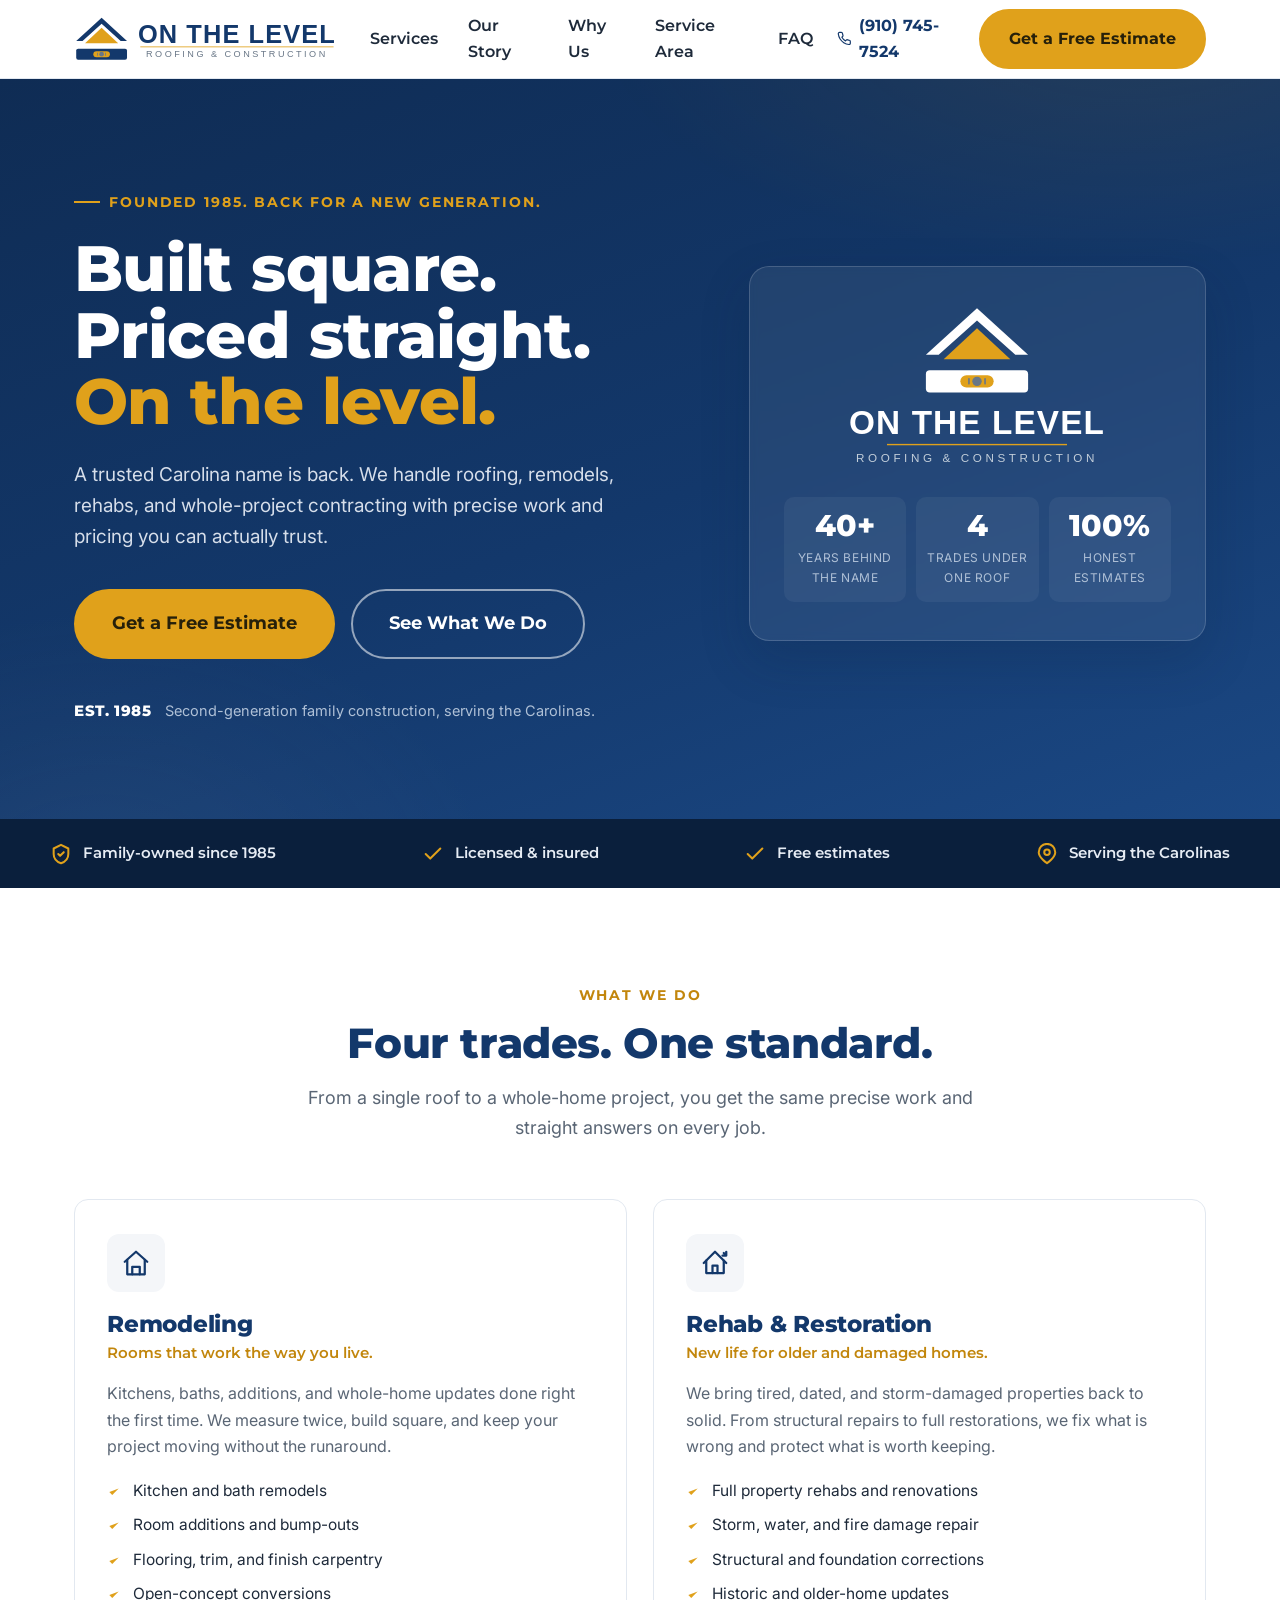
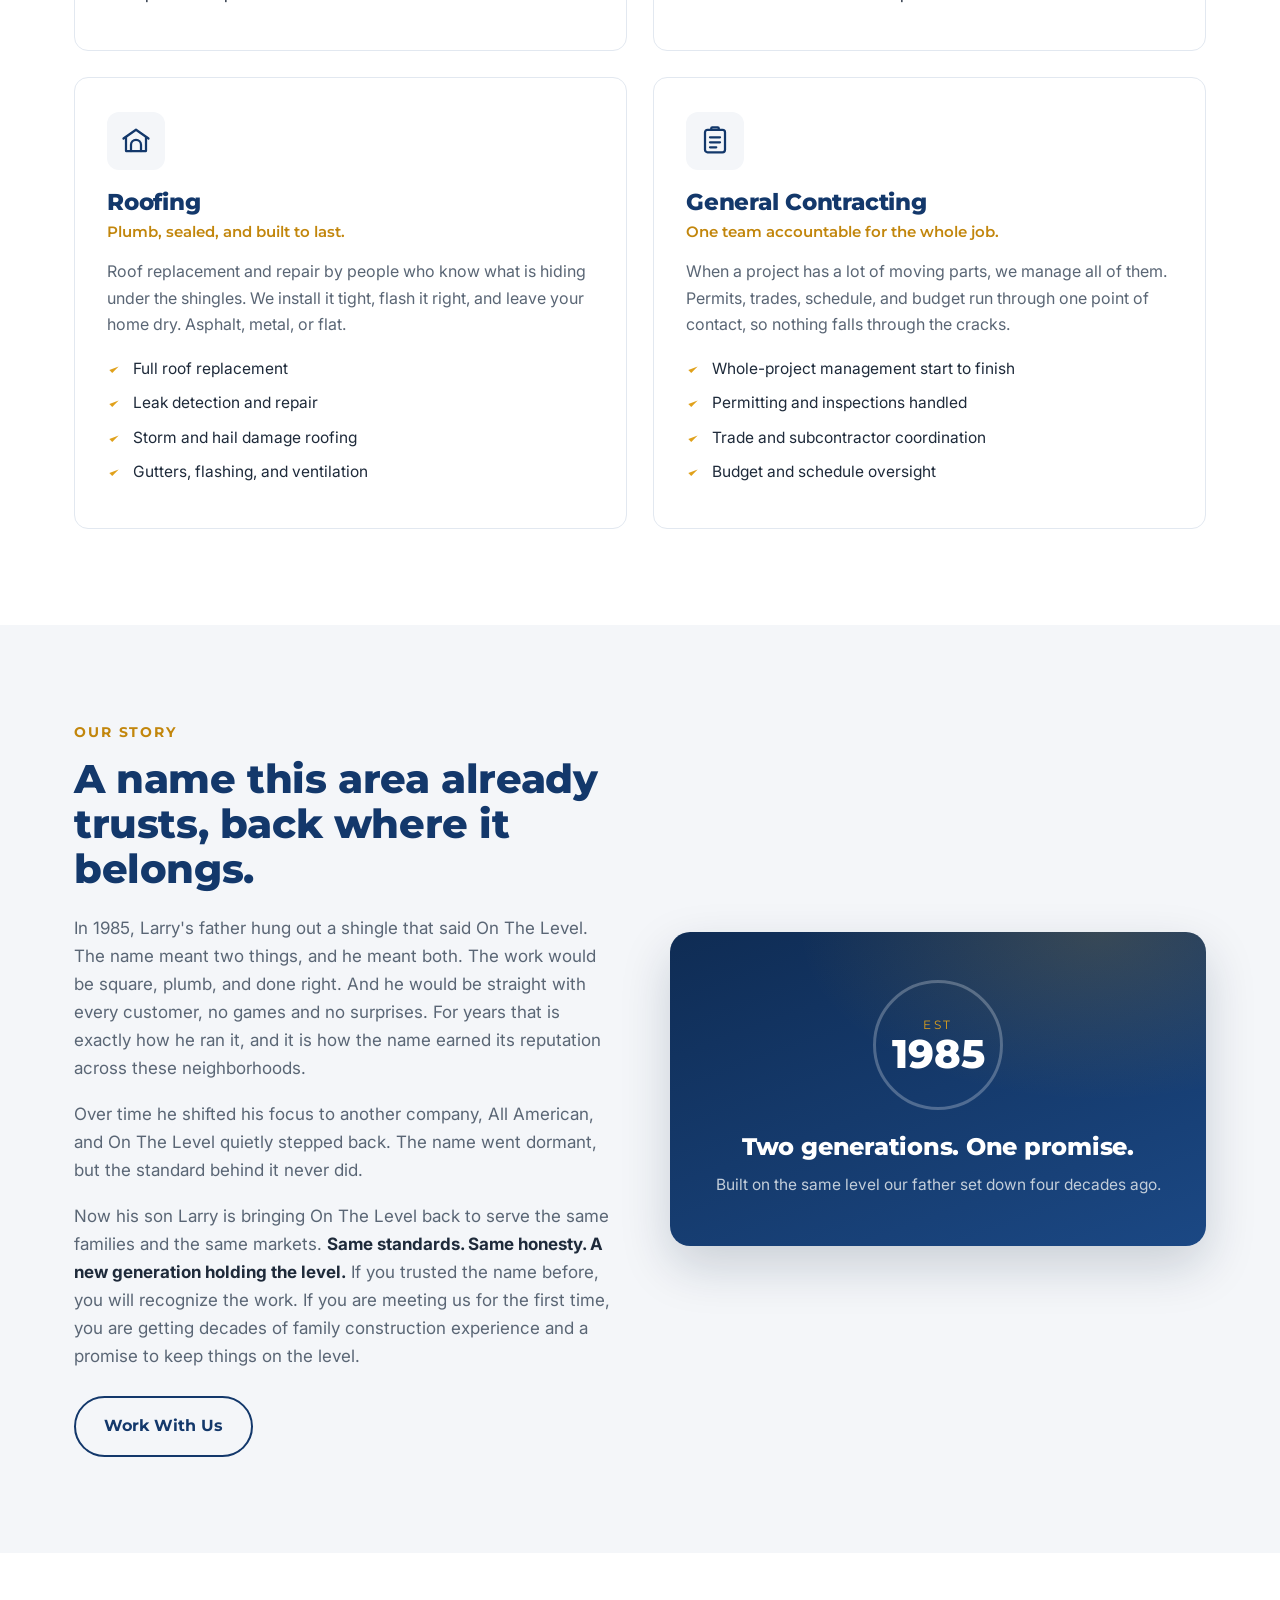
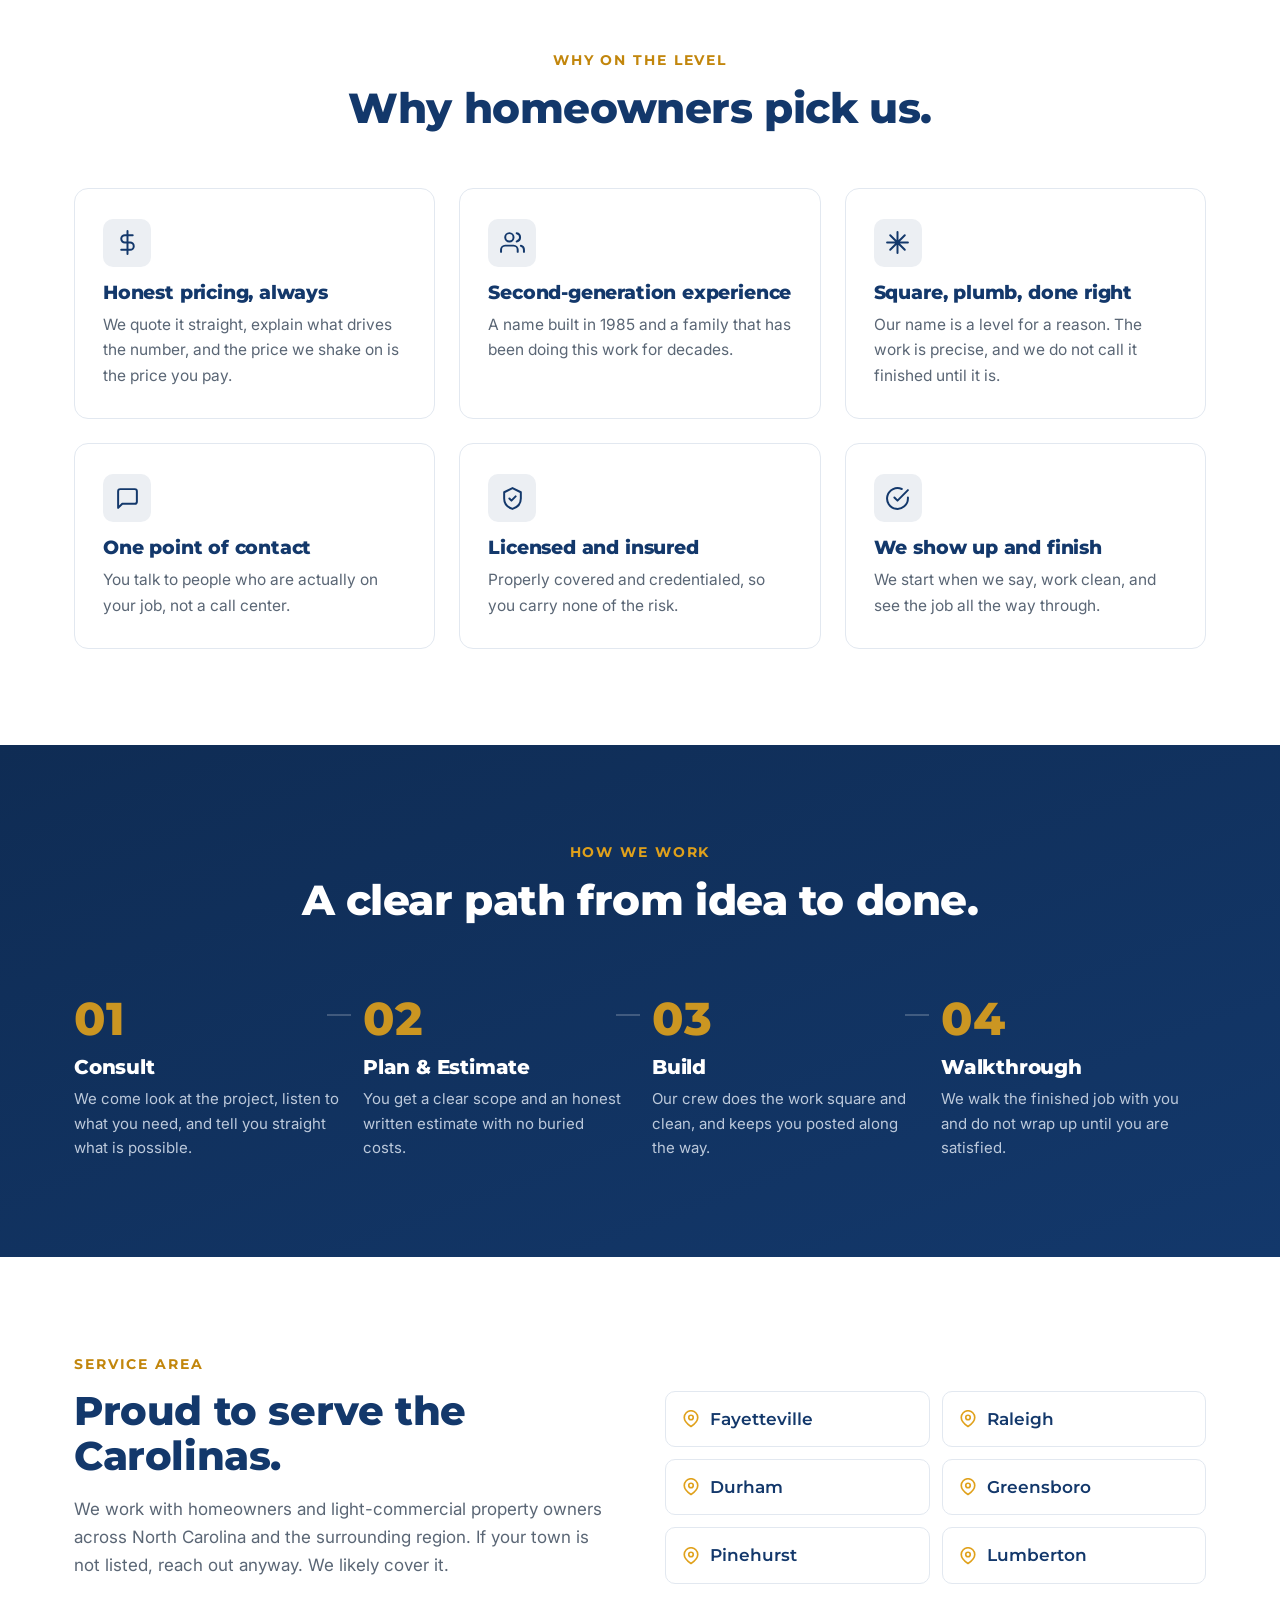
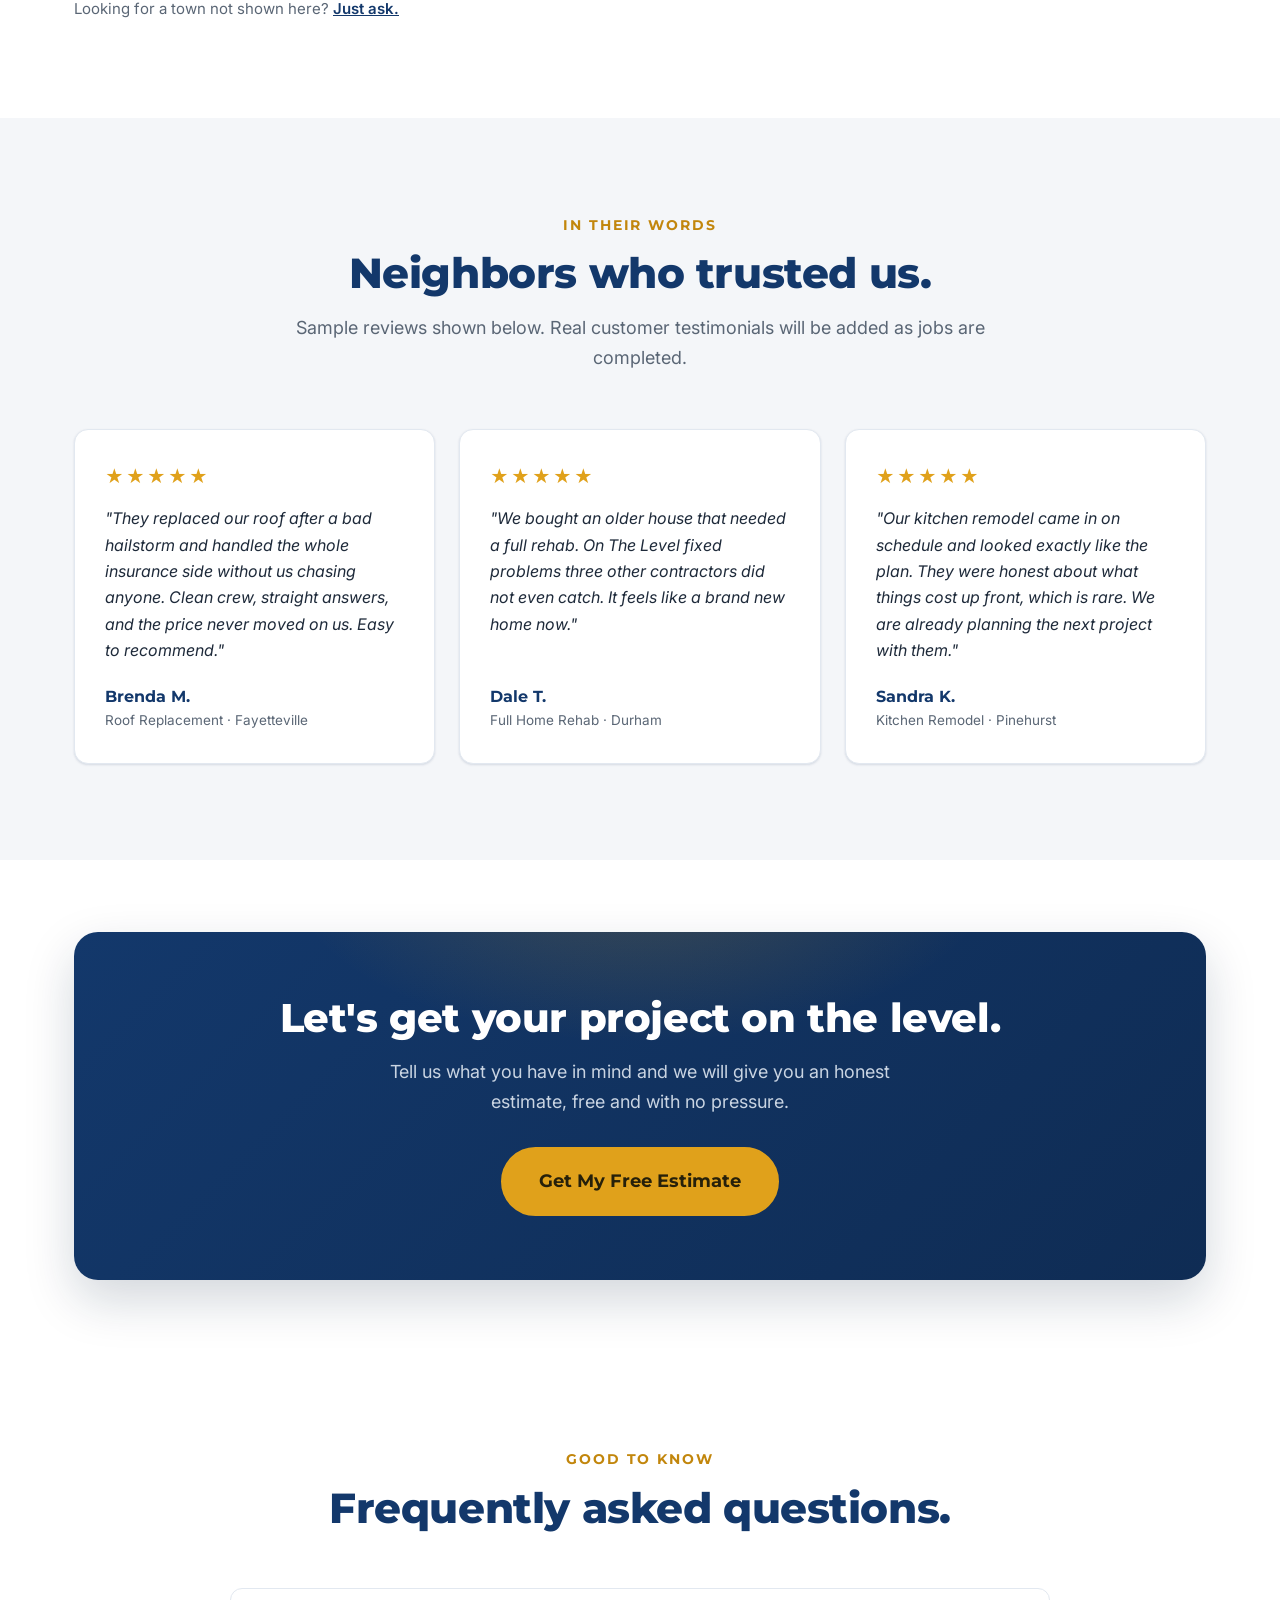
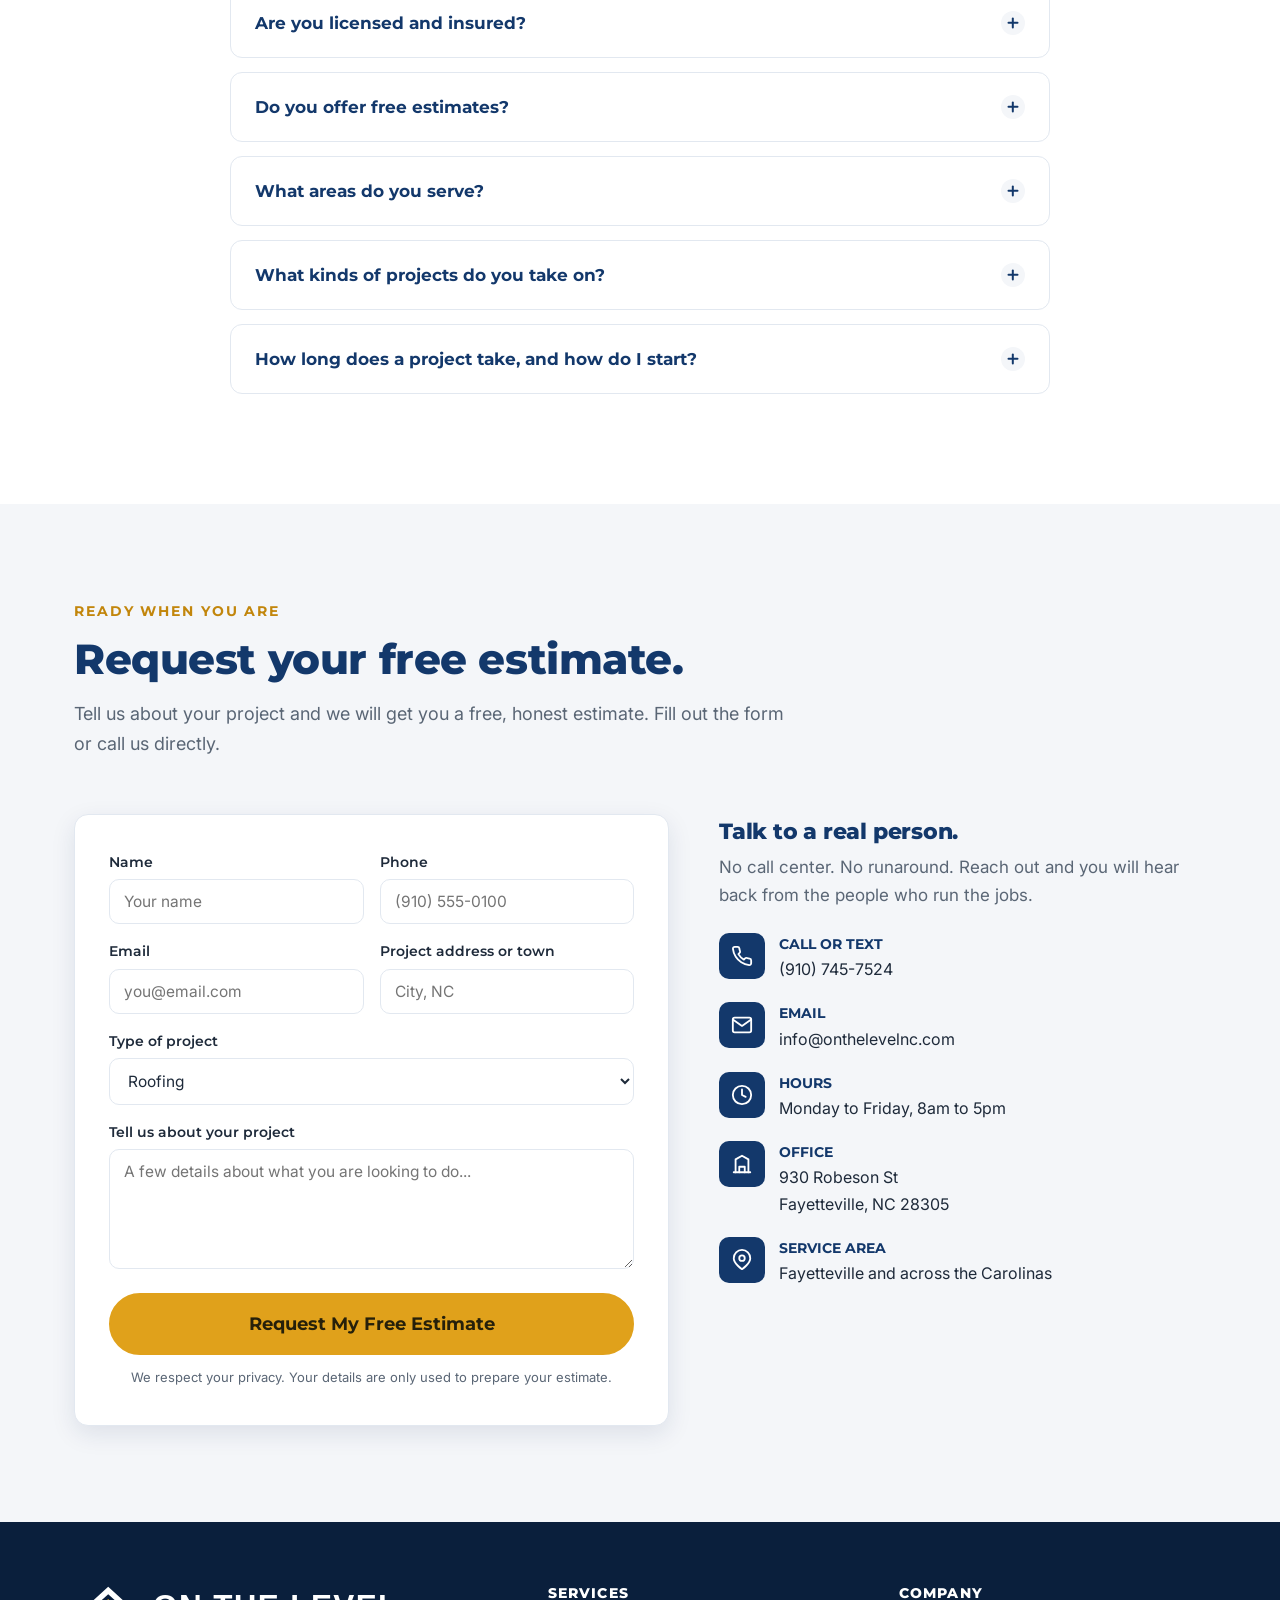
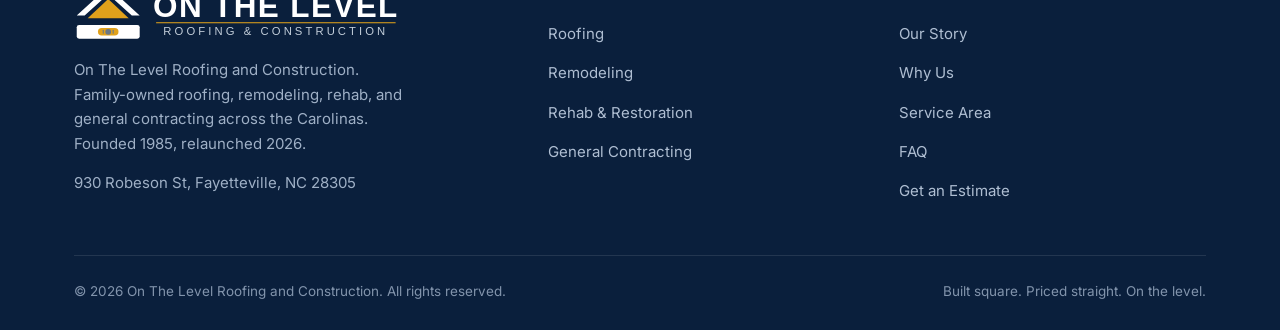
==== commit 2d57dbcb: "Add real Google Voice phone number Replace the (910) 555-0100 placeholder with the live number (910)" ====
--- a/index.html
+++ b/index.html
@@ -7,10 +7,25 @@
 <meta name="description" content="Family-owned roofing, remodeling, rehab, and general contracting in the Carolinas. Founded 1985, back for a new generation. Honest work, free estimates.">
 <meta name="theme-color" content="#13386B">
 <link rel="icon" type="image/svg+xml" href="assets/favicon.svg">
-<!-- Open Graph -->
+<!-- Open Graph (link preview / iMessage thumbnail) -->
 <meta property="og:title" content="On The Level Roofing &amp; Construction">
-<meta property="og:description" content="Roofing, remodeling, rehab, and general contracting across the Carolinas. Founded 1985, back for a new generation.">
+<meta property="og:description" content="Roofing, remodeling, rehab, and general contracting in Fayetteville and across the Carolinas. Founded 1985, back for a new generation.">
 <meta property="og:type" content="website">
+<meta property="og:url" content="https://onthelevelnc.com/">
+<meta property="og:site_name" content="On The Level Roofing &amp; Construction">
+<meta property="og:image" content="https://onthelevelnc.com/assets/og-image.png">
+<meta property="og:image:secure_url" content="https://onthelevelnc.com/assets/og-image.png">
+<meta property="og:image:type" content="image/png">
+<meta property="og:image:width" content="1200">
+<meta property="og:image:height" content="630">
+<meta property="og:image:alt" content="On The Level Roofing and Construction, Fayetteville NC">
+<!-- Twitter / X -->
+<meta name="twitter:card" content="summary_large_image">
+<meta name="twitter:title" content="On The Level Roofing &amp; Construction">
+<meta name="twitter:description" content="Roofing, remodeling, rehab, and general contracting in Fayetteville and across the Carolinas. Founded 1985.">
+<meta name="twitter:image" content="https://onthelevelnc.com/assets/og-image.png">
+<!-- Apple touch icon -->
+<link rel="apple-touch-icon" sizes="180x180" href="assets/png/favicon-180.png">
 <link rel="preconnect" href="https://fonts.googleapis.com">
 <link rel="preconnect" href="https://fonts.gstatic.com" crossorigin>
 <link href="https://fonts.googleapis.com/css2?family=Montserrat:wght@600;700;800&family=Inter:wght@400;500;600&display=swap" rel="stylesheet">
@@ -56,9 +71,9 @@
       <a href="#faq">FAQ</a>
     </nav>
     <div class="header__cta">
-      <a class="header__phone" href="tel:+19105550100">
+      <a class="header__phone" href="tel:+19107457524">
         <svg viewBox="0 0 24 24" fill="none" stroke="currentColor" stroke-width="2" stroke-linecap="round" stroke-linejoin="round"><path d="M22 16.92v3a2 2 0 0 1-2.18 2 19.79 19.79 0 0 1-8.63-3.07 19.5 19.5 0 0 1-6-6 19.79 19.79 0 0 1-3.07-8.67A2 2 0 0 1 4.11 2h3a2 2 0 0 1 2 1.72c.13.96.36 1.9.7 2.81a2 2 0 0 1-.45 2.11L8.09 9.91a16 16 0 0 0 6 6l1.27-1.27a2 2 0 0 1 2.11-.45c.91.34 1.85.57 2.81.7A2 2 0 0 1 22 16.92z"/></svg>
-        (910) 555-0100
+        (910) 745-7524
       </a>
       <a class="btn btn--primary" href="#contact">Get a Free Estimate</a>
       <button class="nav-toggle" id="navToggle" aria-label="Menu"><span></span><span></span><span></span></button>
@@ -299,7 +314,7 @@
       <p style="margin-left:0;">Tell us about your project and we will get you a free, honest estimate. Fill out the form or call us directly.</p>
     </div>
     <div class="contact__grid">
-      <form class="form reveal" id="estimateForm" action="https://formspree.io/f/your-form-id" method="POST">
+      <form class="form reveal" id="estimateForm" action="https://formspree.io/f/maqgojaq" method="POST">
         <div class="form__success" id="formSuccess">Thanks. Your request is on its way. We will be in touch shortly.</div>
         <div class="row">
           <div class="field"><label for="name">Name</label><input id="name" name="name" type="text" required placeholder="Your name"></div>
@@ -326,7 +341,7 @@
       <div class="contact__info reveal">
         <h3>Talk to a real person.</h3>
         <p>No call center. No runaround. Reach out and you will hear back from the people who run the jobs.</p>
-        <div class="cinfo"><div class="cinfo__ic"><svg viewBox="0 0 24 24" fill="none" stroke="currentColor" stroke-width="2" stroke-linecap="round" stroke-linejoin="round"><path d="M22 16.92v3a2 2 0 0 1-2.18 2 19.79 19.79 0 0 1-8.63-3.07 19.5 19.5 0 0 1-6-6 19.79 19.79 0 0 1-3.07-8.67A2 2 0 0 1 4.11 2h3a2 2 0 0 1 2 1.72c.13.96.36 1.9.7 2.81a2 2 0 0 1-.45 2.11L8.09 9.91a16 16 0 0 0 6 6l1.27-1.27a2 2 0 0 1 2.11-.45c.91.34 1.85.57 2.81.7A2 2 0 0 1 22 16.92z"/></svg></div><div><div class="l">CALL OR TEXT</div><div class="v">(910) 555-0100 <small>(placeholder)</small></div></div></div>
+        <div class="cinfo"><div class="cinfo__ic"><svg viewBox="0 0 24 24" fill="none" stroke="currentColor" stroke-width="2" stroke-linecap="round" stroke-linejoin="round"><path d="M22 16.92v3a2 2 0 0 1-2.18 2 19.79 19.79 0 0 1-8.63-3.07 19.5 19.5 0 0 1-6-6 19.79 19.79 0 0 1-3.07-8.67A2 2 0 0 1 4.11 2h3a2 2 0 0 1 2 1.72c.13.96.36 1.9.7 2.81a2 2 0 0 1-.45 2.11L8.09 9.91a16 16 0 0 0 6 6l1.27-1.27a2 2 0 0 1 2.11-.45c.91.34 1.85.57 2.81.7A2 2 0 0 1 22 16.92z"/></svg></div><div><div class="l">CALL OR TEXT</div><div class="v"><a href="tel:+19107457524" style="color:inherit;text-decoration:none;">(910) 745-7524</a></div></div></div>
         <div class="cinfo"><div class="cinfo__ic"><svg viewBox="0 0 24 24" fill="none" stroke="currentColor" stroke-width="2" stroke-linecap="round" stroke-linejoin="round"><path d="M4 4h16a2 2 0 0 1 2 2v12a2 2 0 0 1-2 2H4a2 2 0 0 1-2-2V6a2 2 0 0 1 2-2z"/><path d="M22 6l-10 7L2 6"/></svg></div><div><div class="l">EMAIL</div><div class="v">info@onthelevelnc.com</div></div></div>
         <div class="cinfo"><div class="cinfo__ic"><svg viewBox="0 0 24 24" fill="none" stroke="currentColor" stroke-width="2" stroke-linecap="round" stroke-linejoin="round"><circle cx="12" cy="12" r="10"/><path d="M12 6v6l4 2"/></svg></div><div><div class="l">HOURS</div><div class="v">Monday to Friday, 8am to 5pm</div></div></div>
         <div class="cinfo"><div class="cinfo__ic"><svg viewBox="0 0 24 24" fill="none" stroke="currentColor" stroke-width="2" stroke-linecap="round" stroke-linejoin="round"><path d="M3 21h18"/><path d="M5 21V7l7-4 7 4v14"/><path d="M9 21v-6h6v6"/></svg></div><div><div class="l">OFFICE</div><div class="v">930 Robeson St<br>Fayetteville, NC 28305</div></div></div>
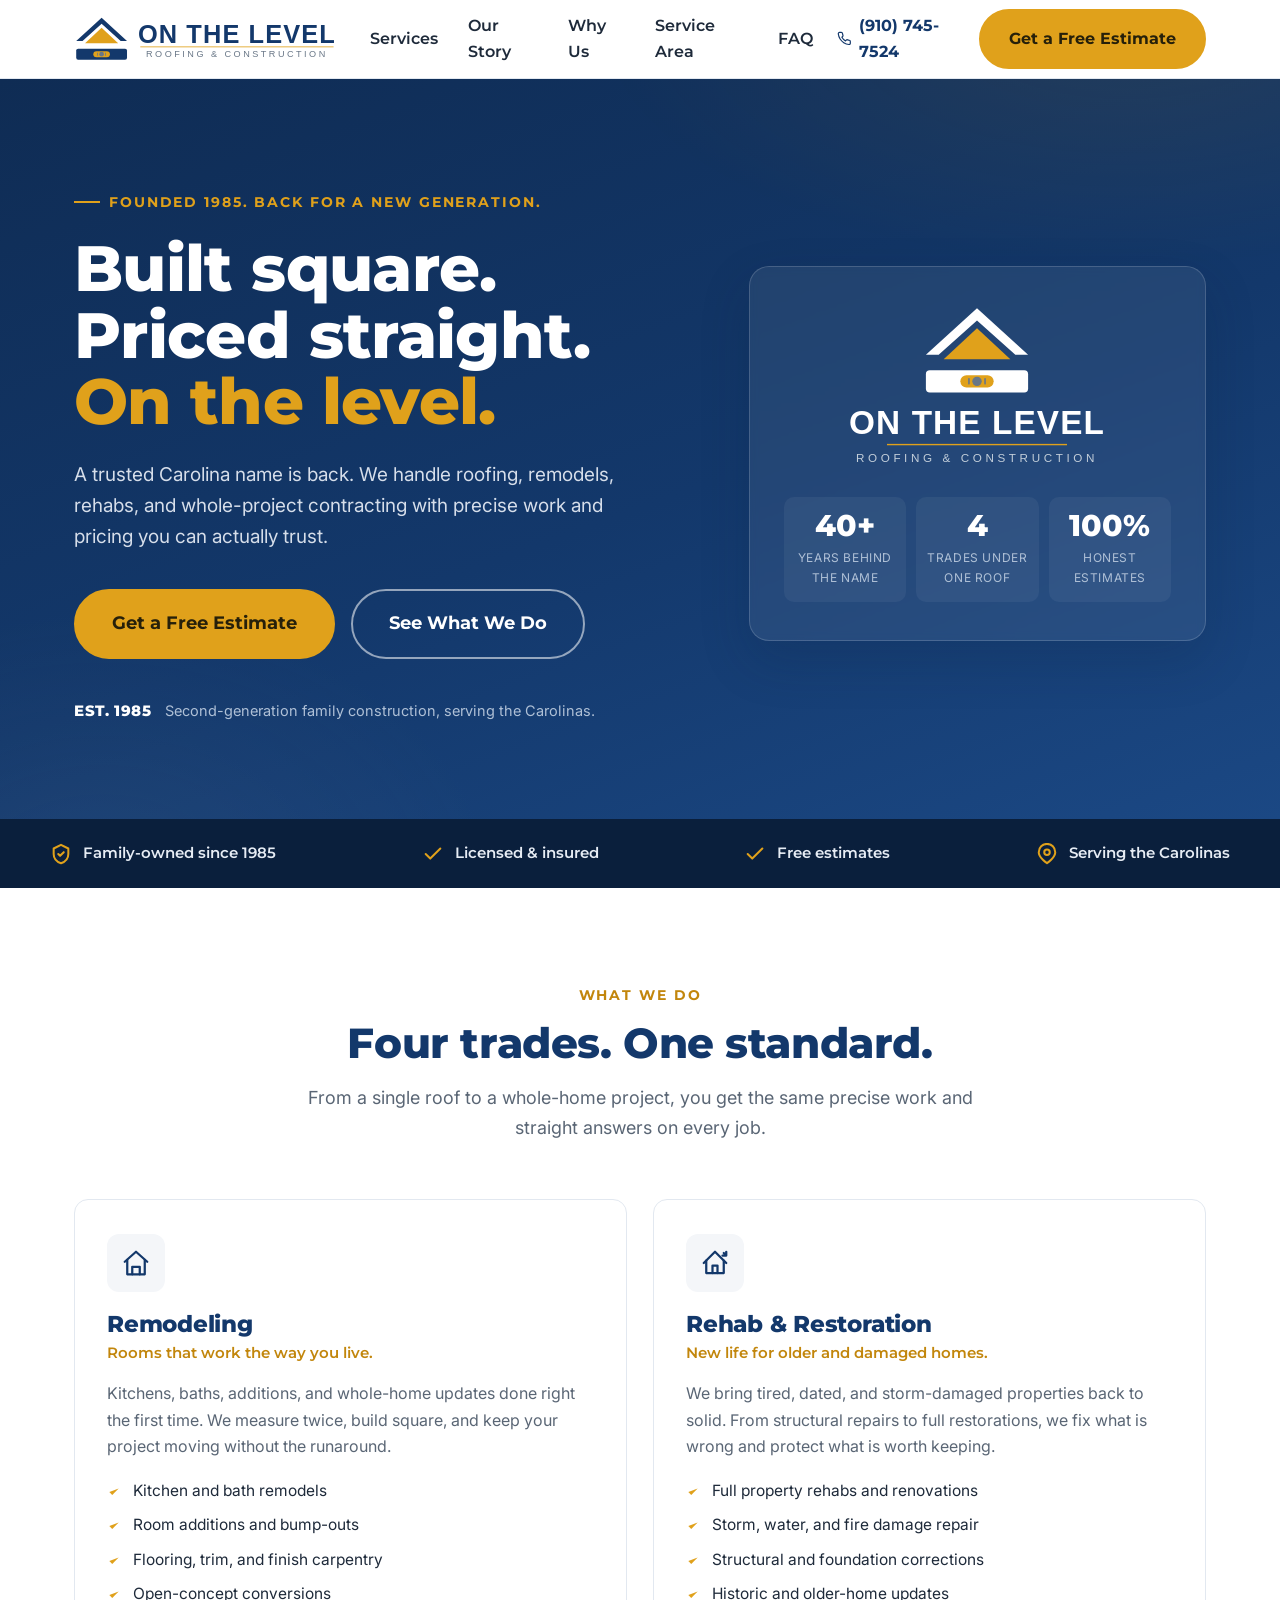
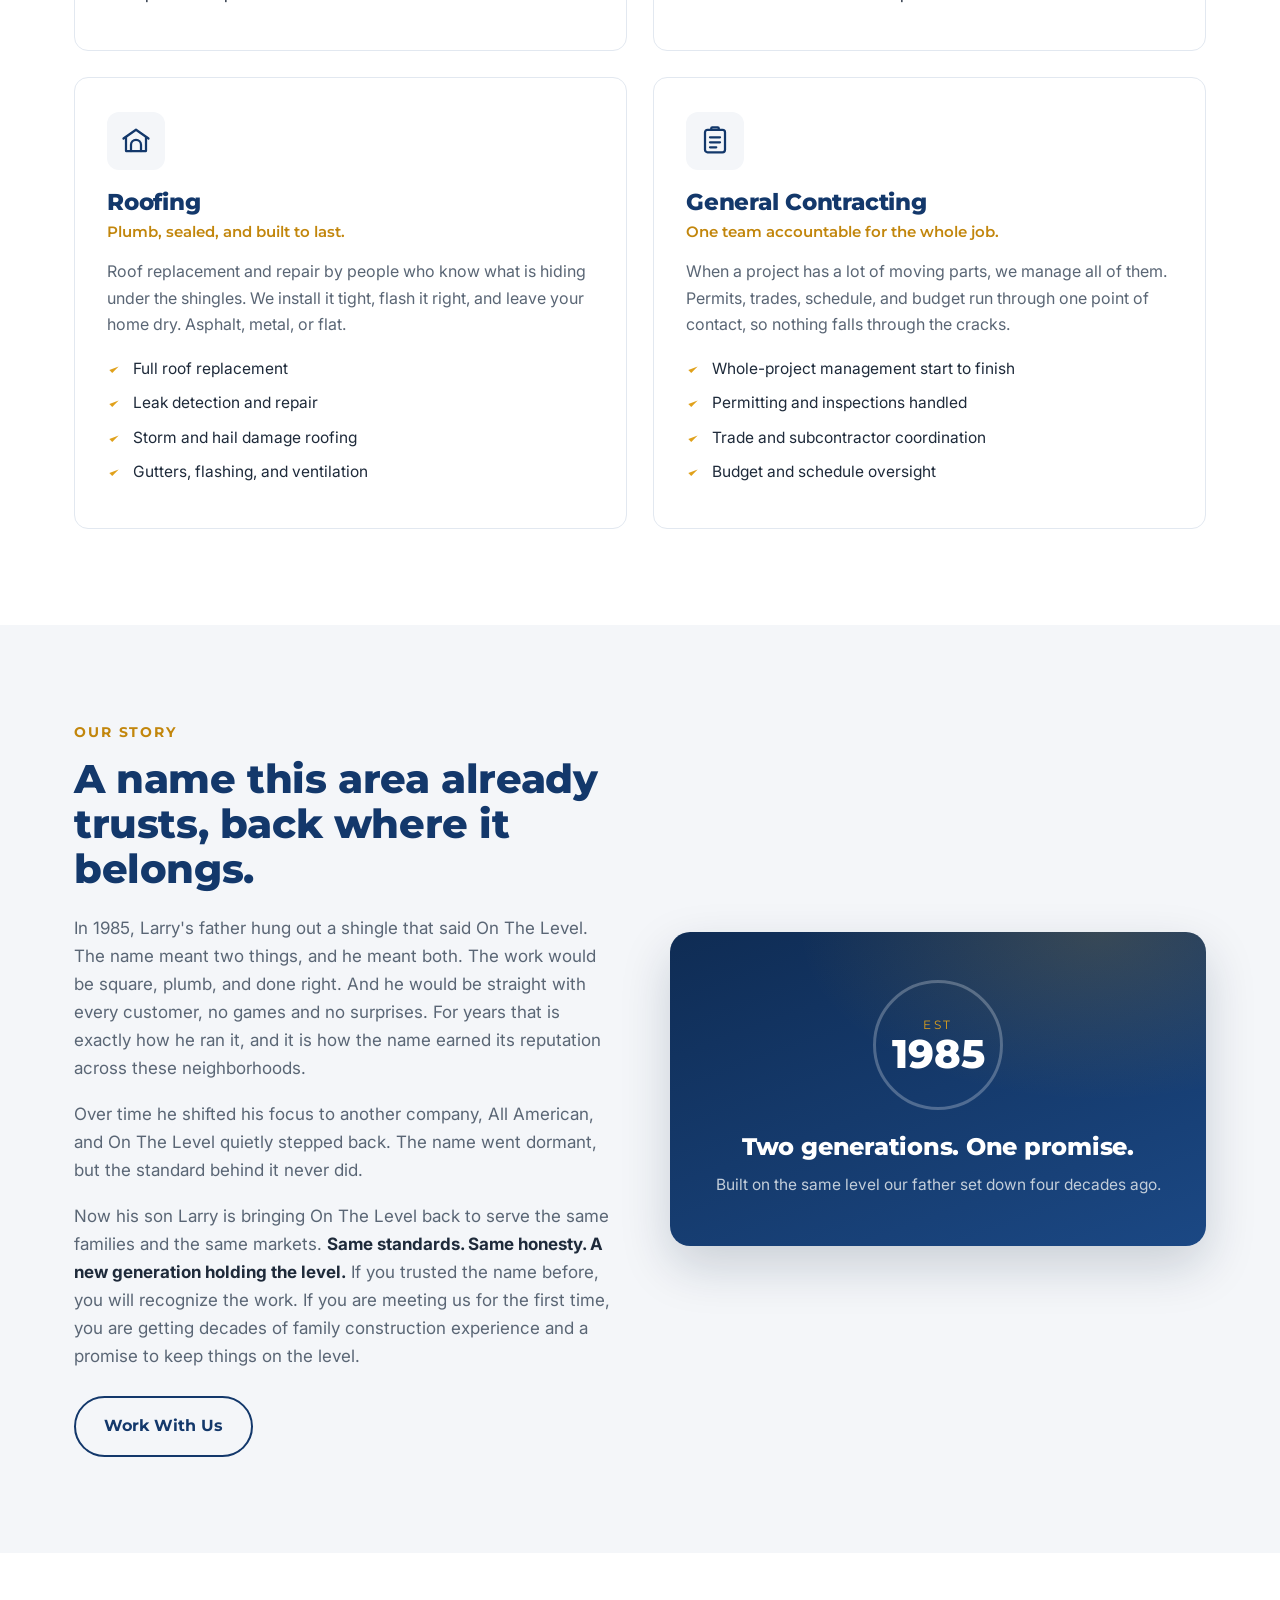
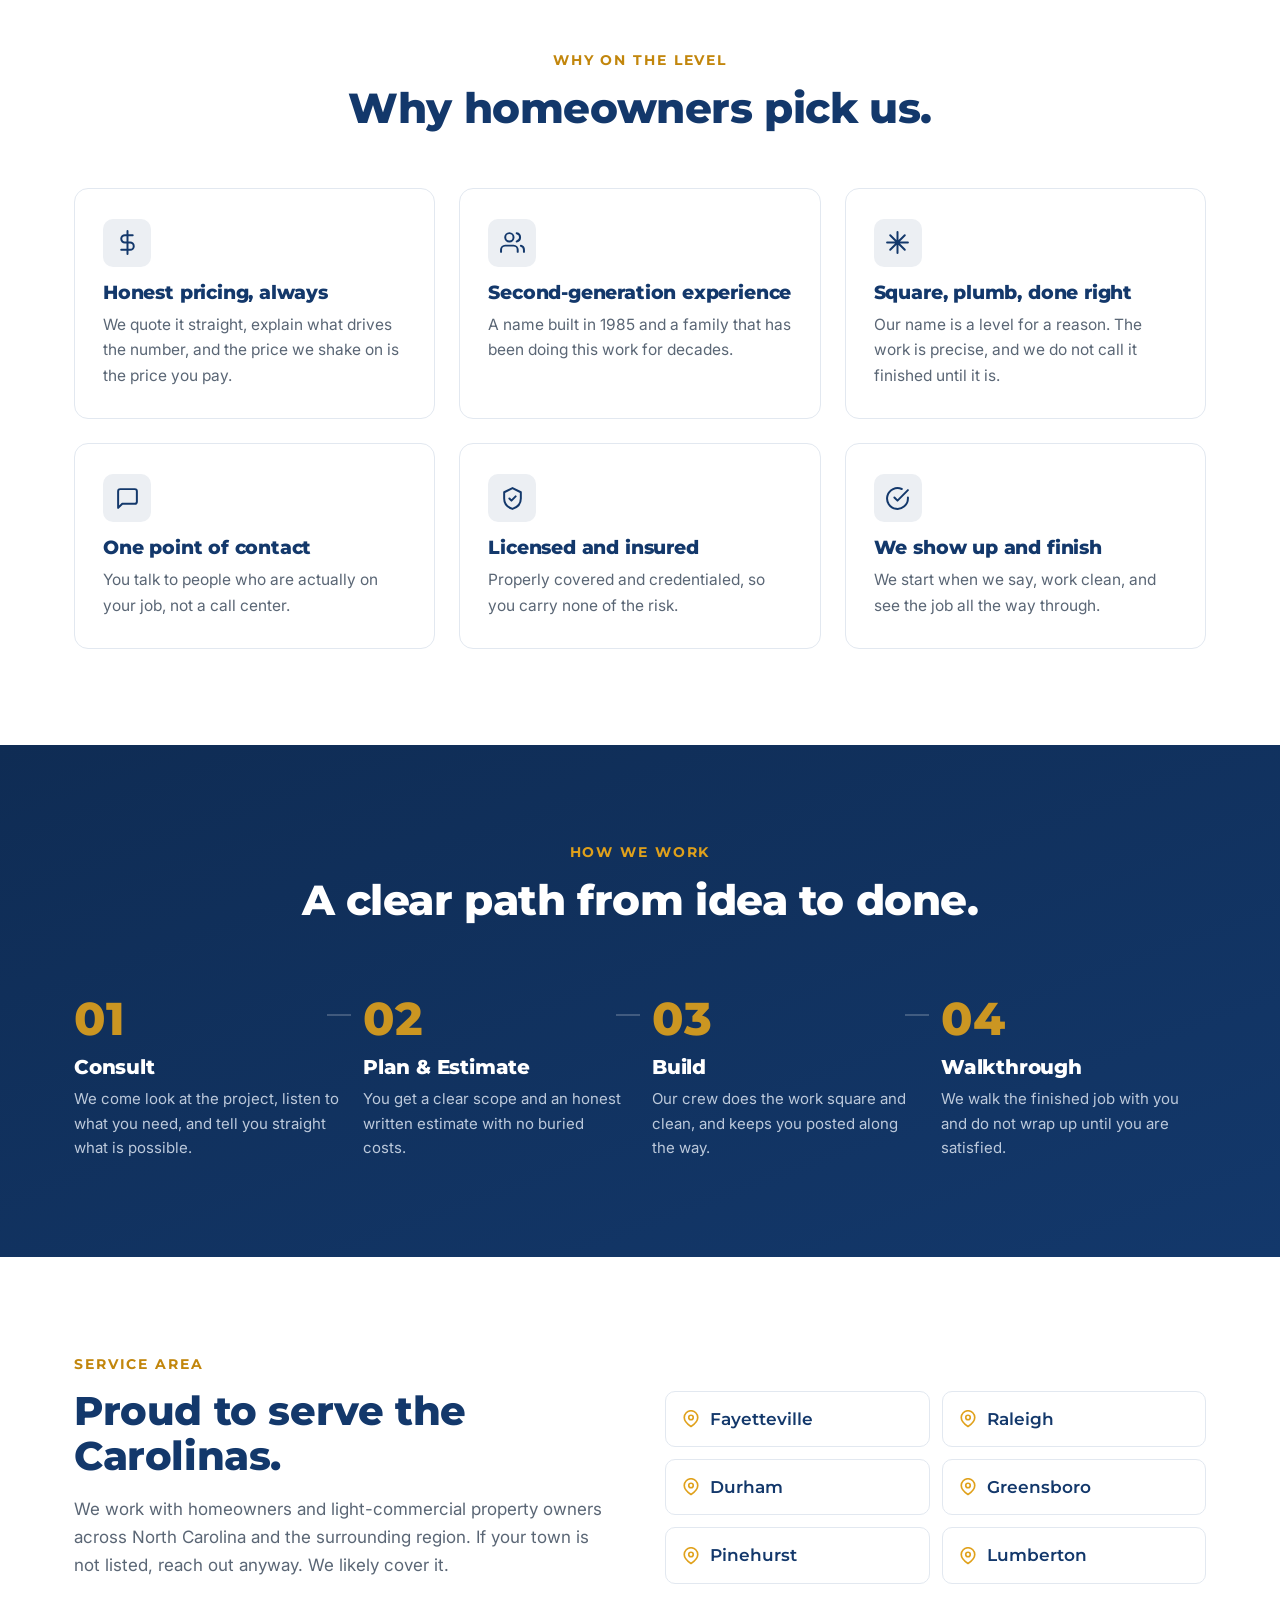
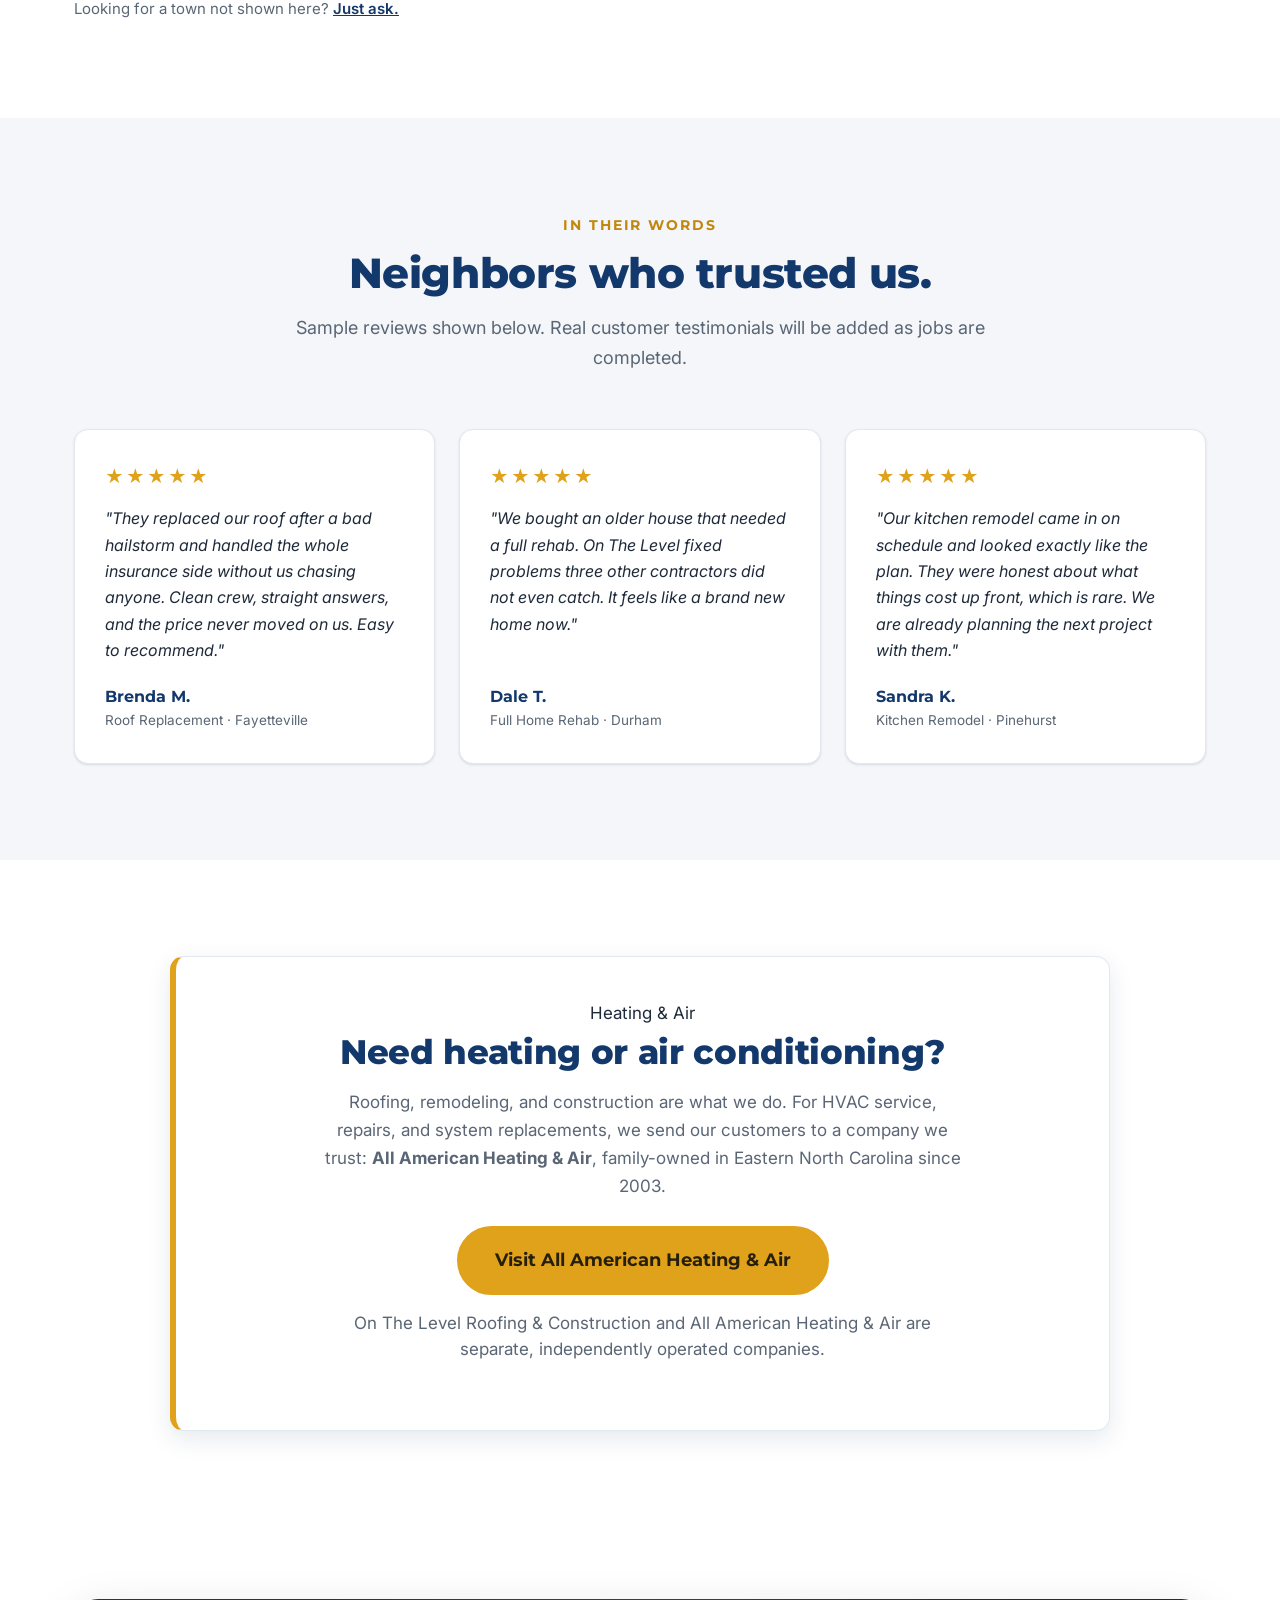
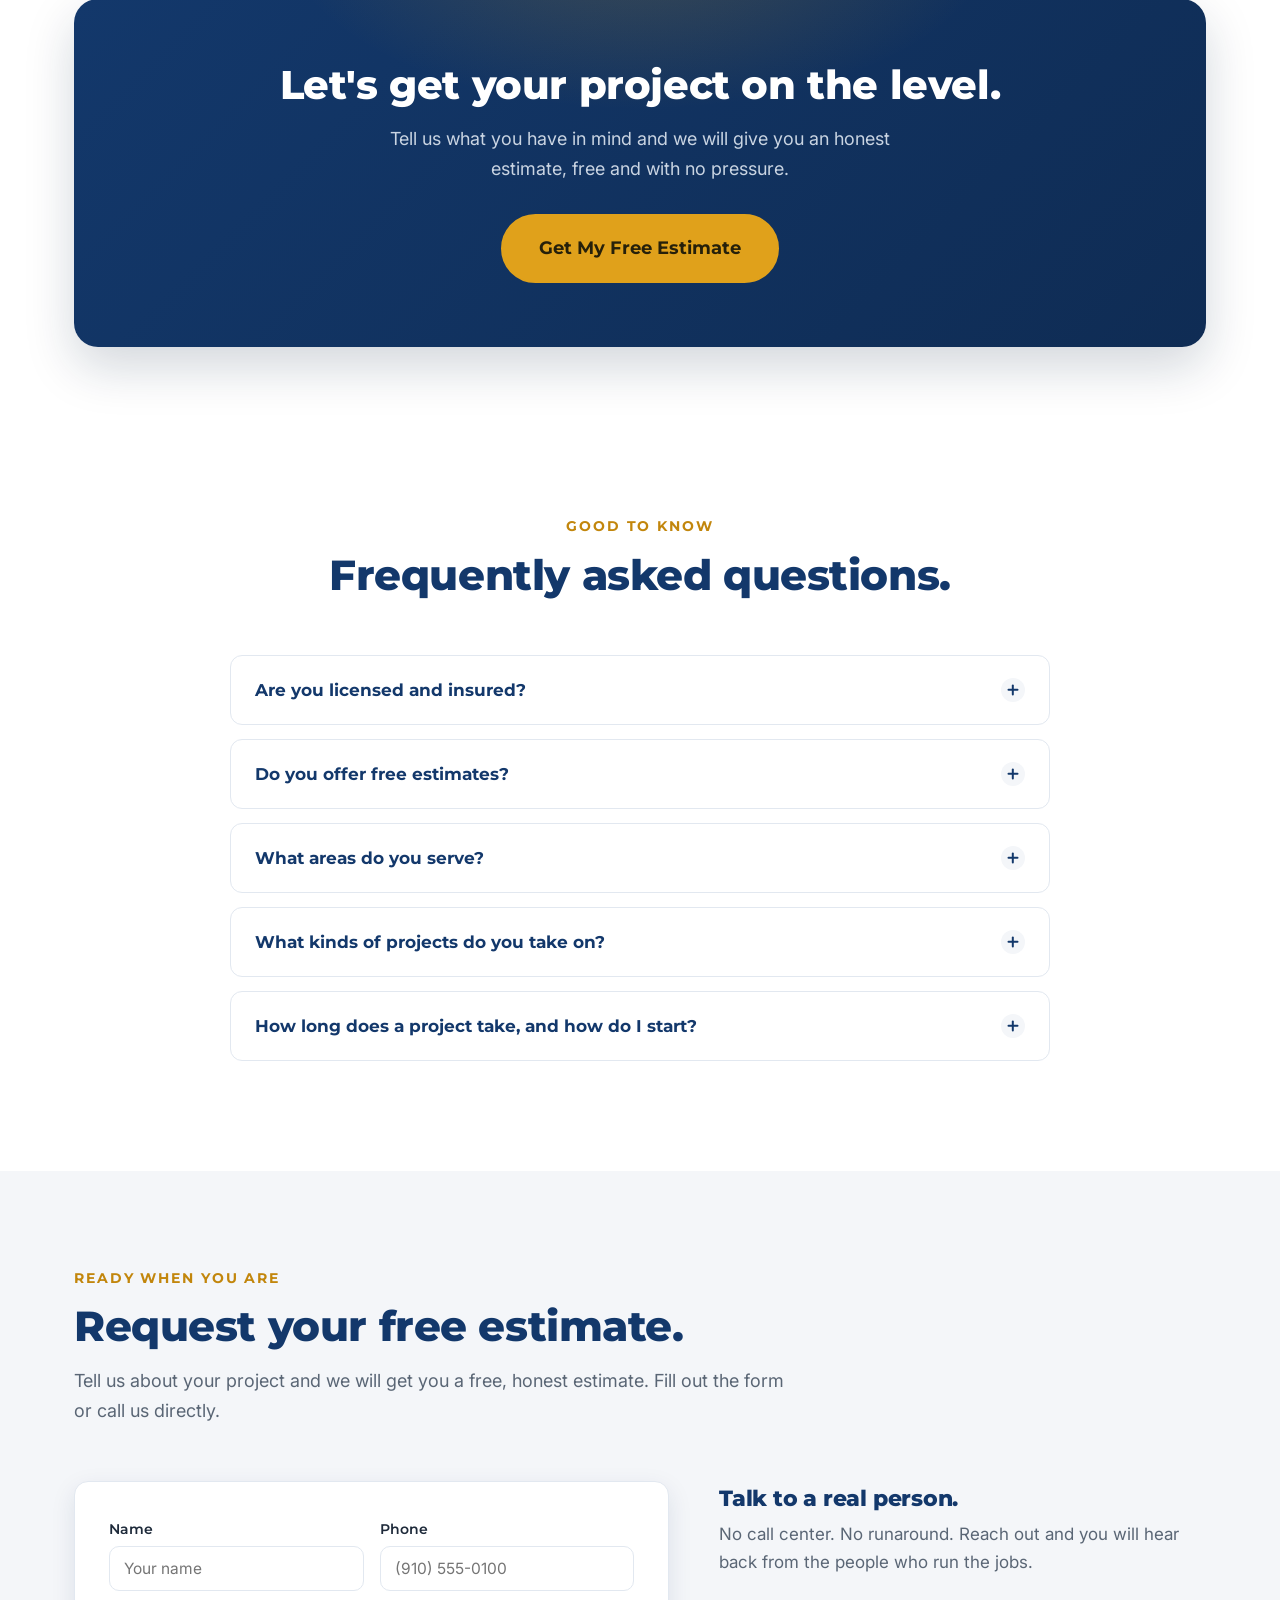
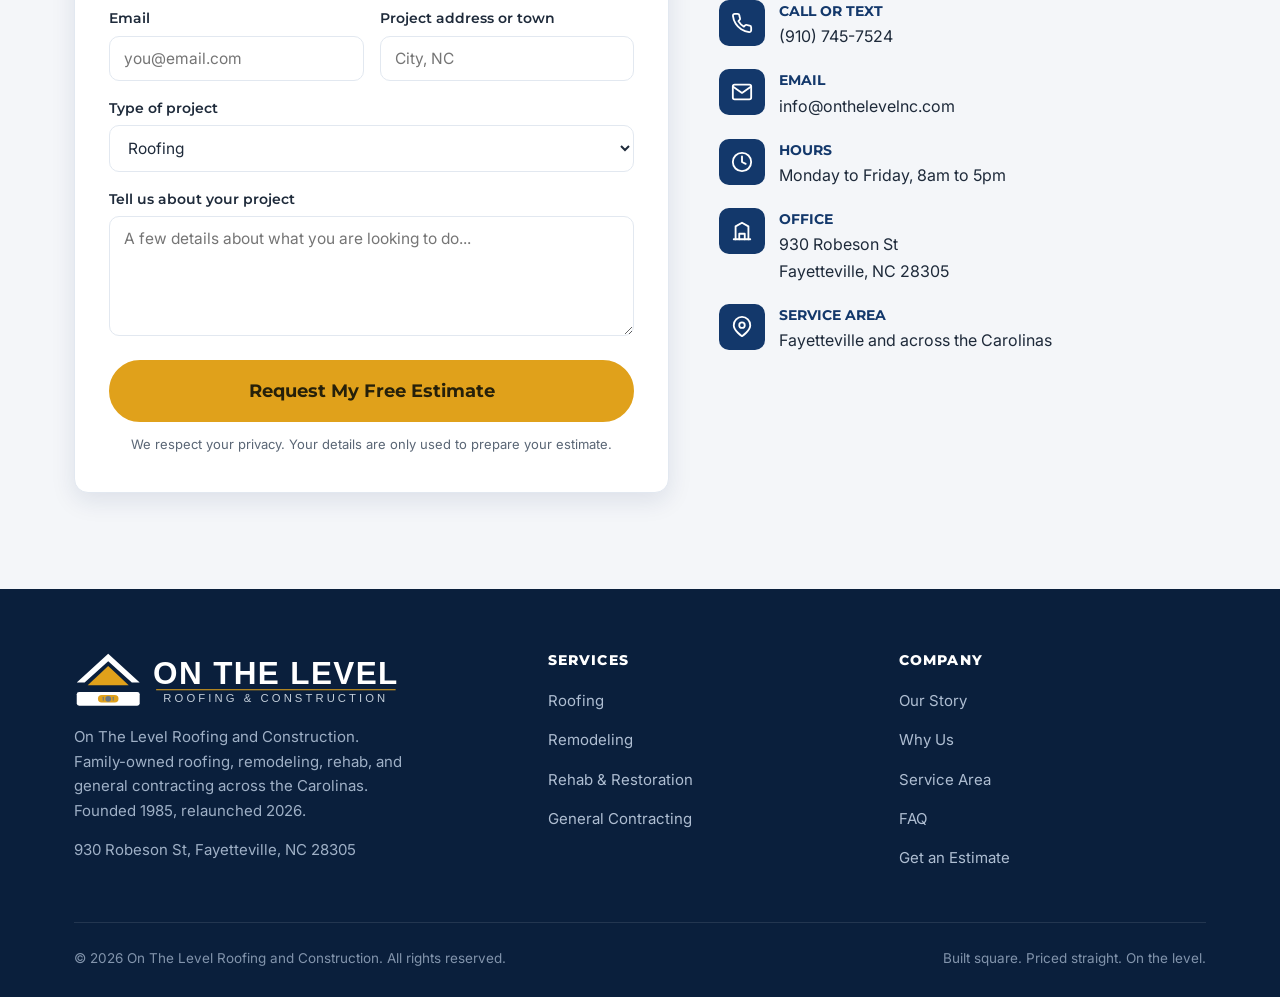
==== commit cc06ed95: "Add All American Heating & Air HVAC referral band Route HVAC inquiries to All American (our heating " ====
--- a/index.html
+++ b/index.html
@@ -277,6 +277,19 @@
   </div>
 </section>
 
+<!-- ============ HVAC PARTNER REFERRAL ============ -->
+<section class="section" id="hvac" aria-label="Heating and air conditioning">
+  <div class="container">
+    <div class="partner reveal">
+      <span class="kicker">Heating &amp; Air</span>
+      <h2>Need heating or air conditioning?</h2>
+      <p>Roofing, remodeling, and construction are what we do. For HVAC service, repairs, and system replacements, we send our customers to a company we trust: <strong>All American Heating &amp; Air</strong>, family-owned in Eastern North Carolina since 2003.</p>
+      <a class="btn btn--primary btn--lg" href="https://aahac.com" target="_blank" rel="noopener">Visit All American Heating &amp; Air</a>
+      <p class="partner__note">On The Level Roofing &amp; Construction and All American Heating &amp; Air are separate, independently operated companies.</p>
+    </div>
+  </div>
+</section>
+
 <!-- ============ CTA BAND ============ -->
 <section class="section--tight">
   <div class="container">
--- a/css/styles.css
+++ b/css/styles.css
@@ -304,3 +304,20 @@
   .cta { padding:48px 22px; }
   .footer__grid { grid-template-columns:1fr; gap:30px; }
 }
+
+/* ===== HVAC partner referral (All American Heating & Air) ===== */
+.partner {
+  background:var(--white);
+  border:1px solid var(--line);
+  border-left:6px solid var(--amber);
+  border-radius:var(--radius);
+  box-shadow:var(--shadow-md);
+  padding:42px 46px;
+  max-width:940px;
+  margin:0 auto;
+  text-align:center;
+}
+.partner h2 { font-size:clamp(24px,3vw,34px); margin-top:6px; }
+.partner p { color:var(--muted); font-size:17px; max-width:640px; margin:16px auto 26px; }
+.partner__note { font-size:13px; color:var(--steel); margin:20px auto 0; max-width:580px; line-height:1.5; }
+@media (max-width:640px) { .partner { padding:30px 22px; } }
